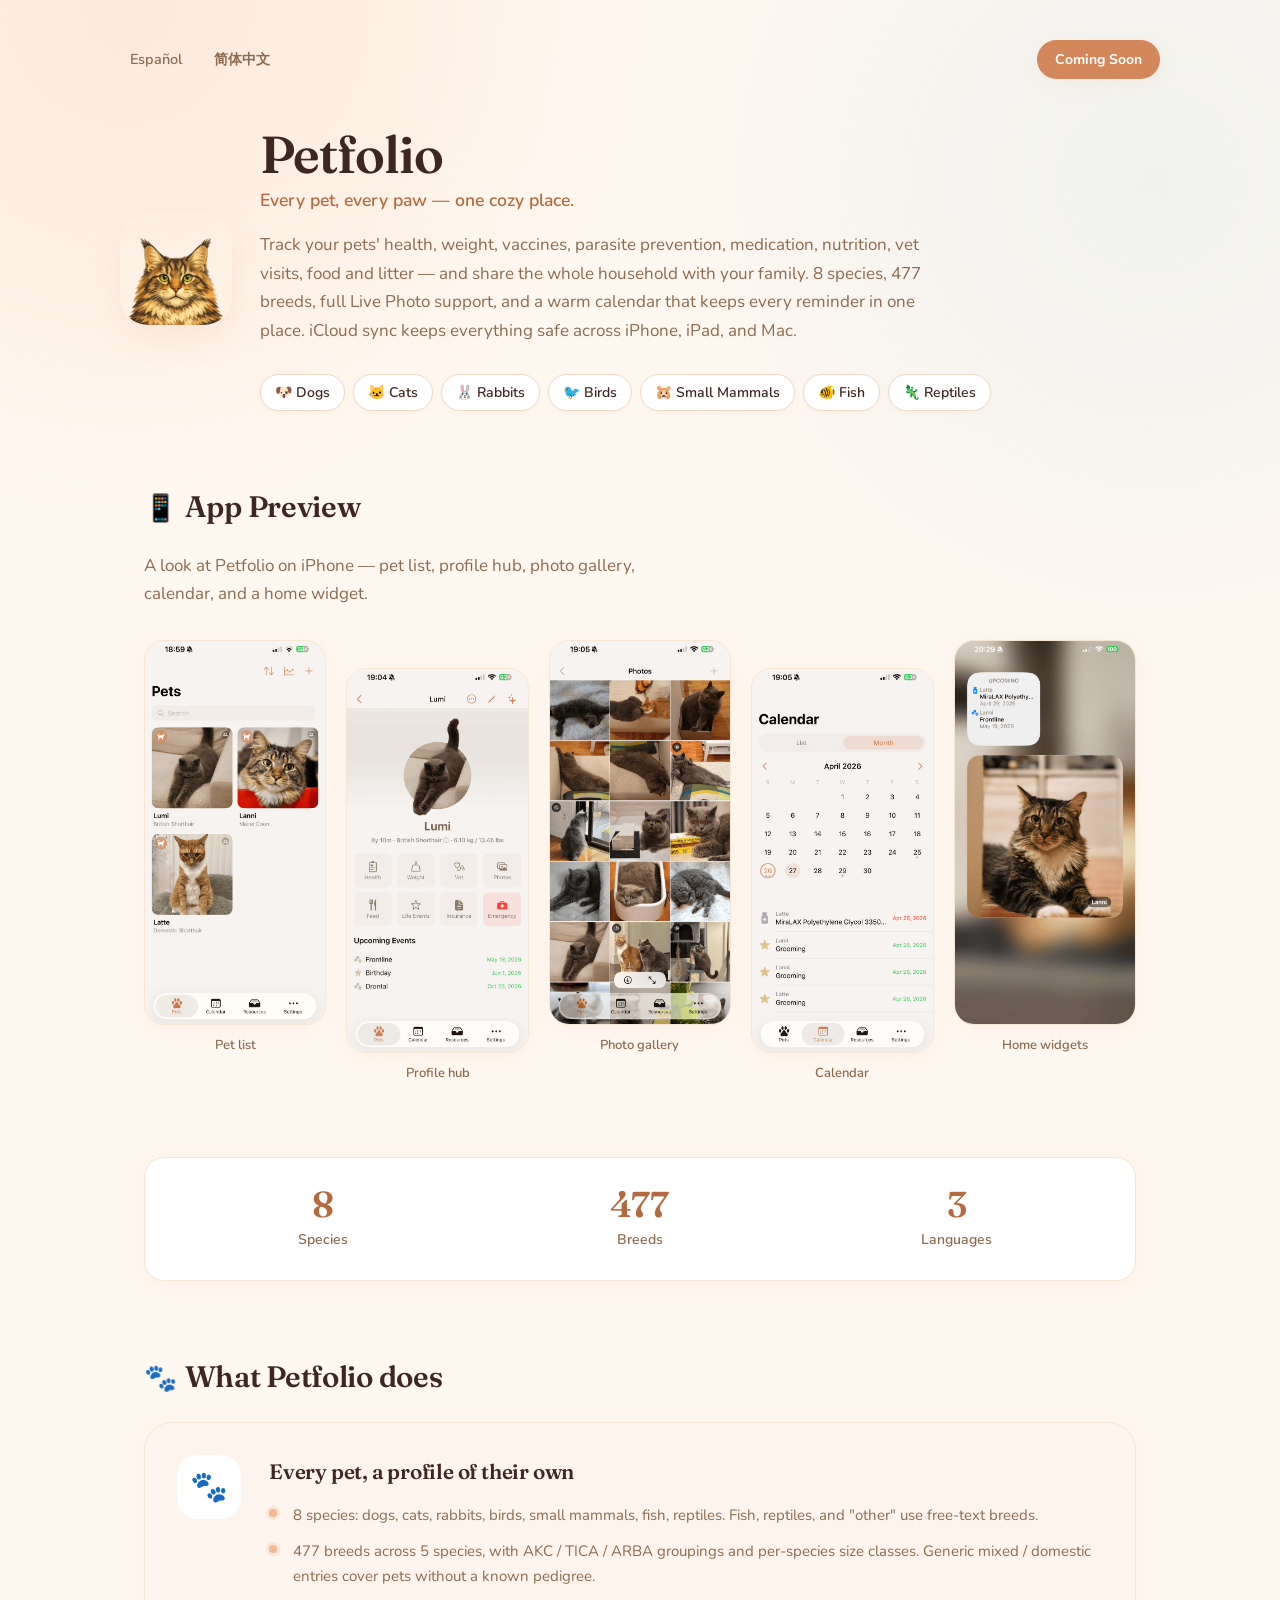
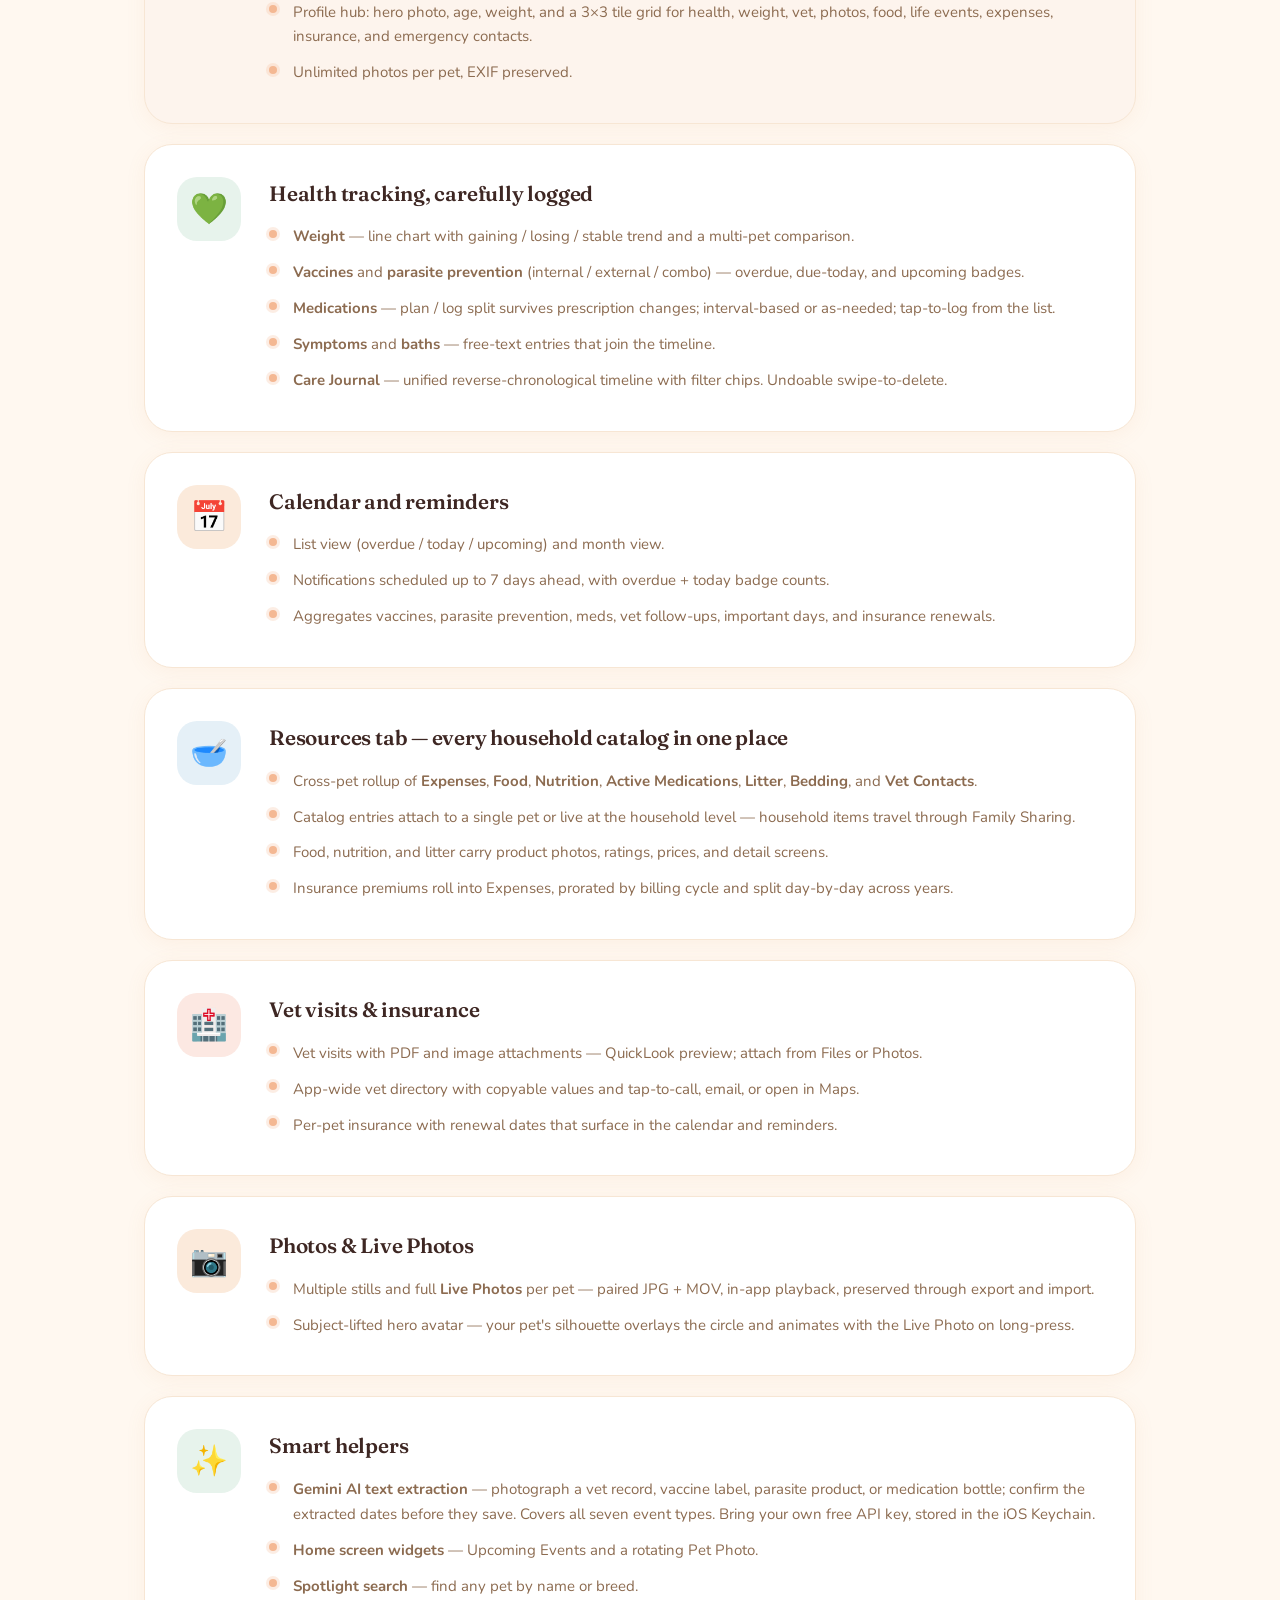
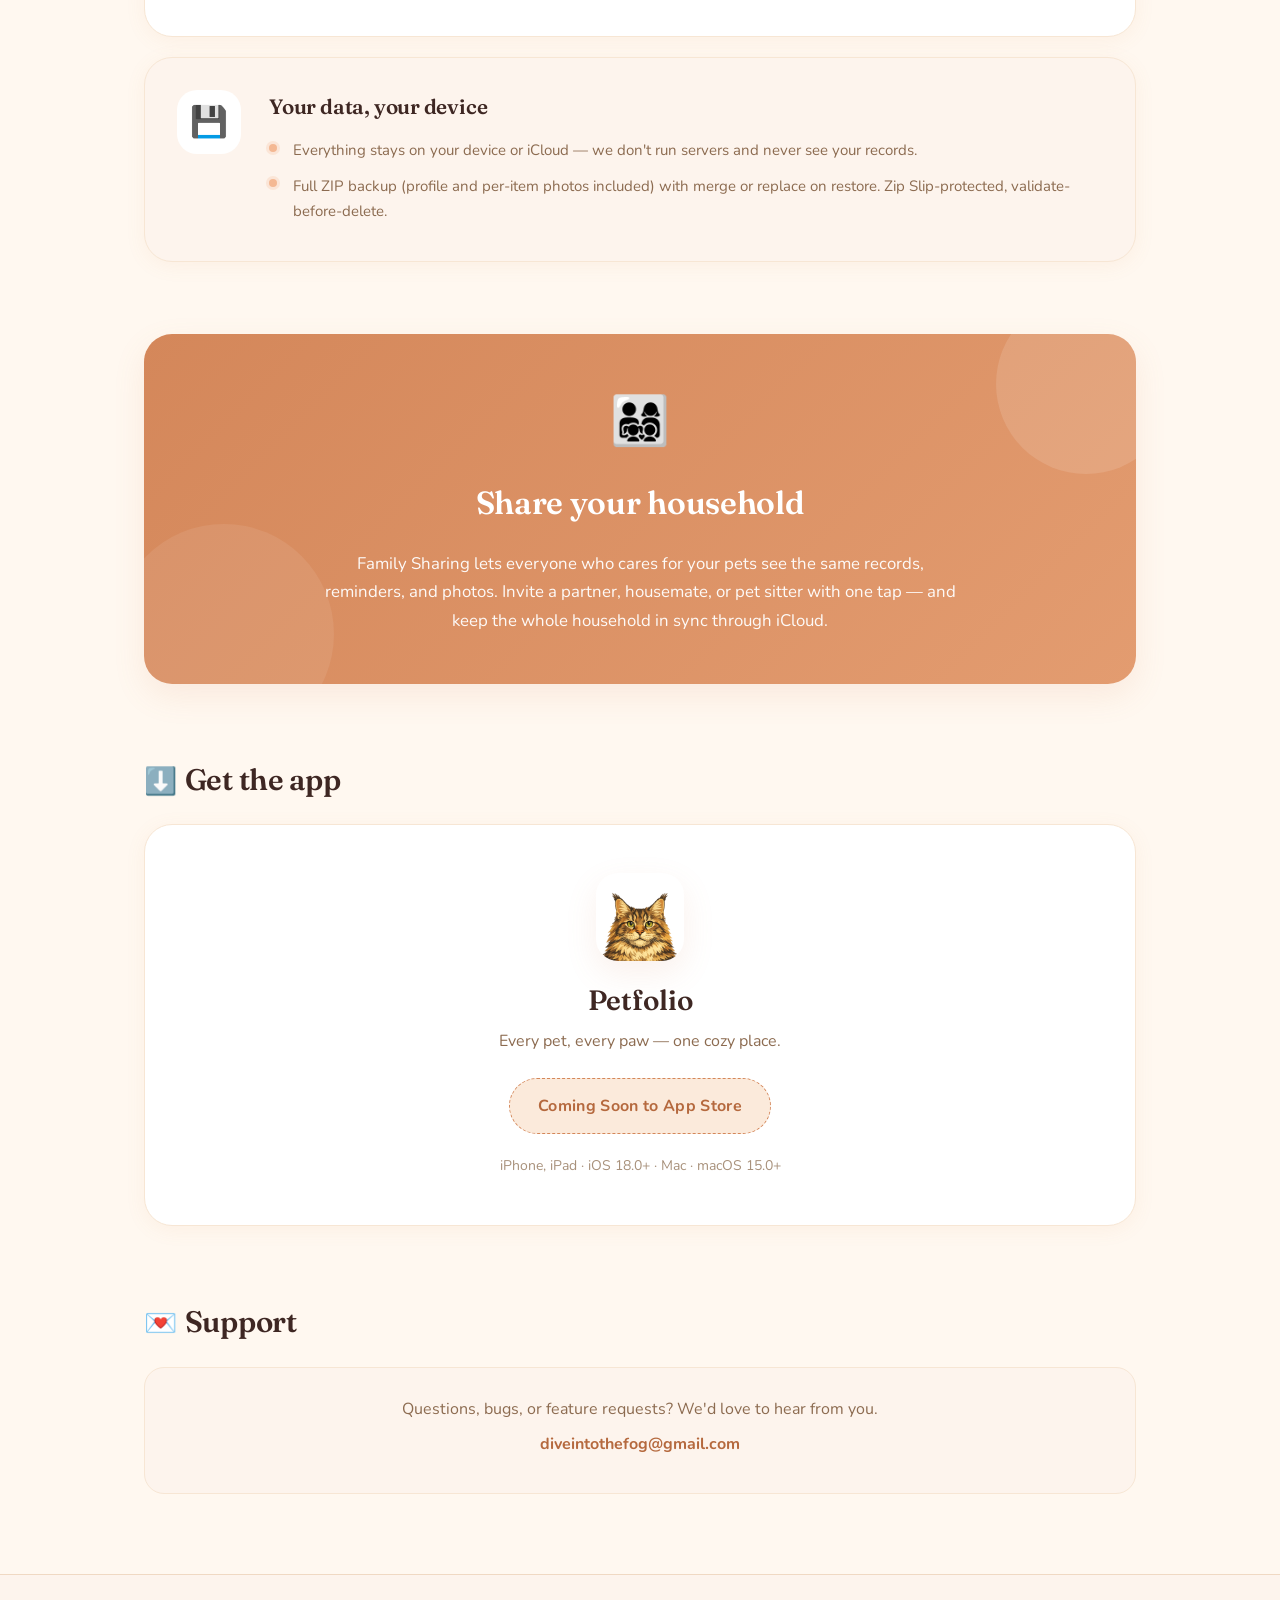
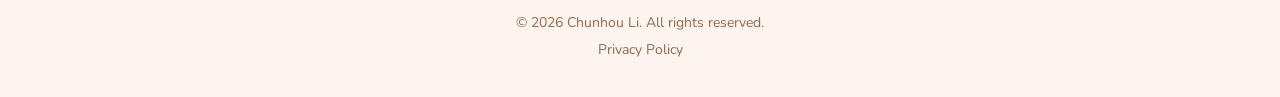
==== index.html @ d6c248c8 "init: Petfolio marketing site — landing page, privacy policy, EN/ES/ZH-Hans" ====
<!DOCTYPE html>
<html lang="en">
<head>
    <meta charset="UTF-8">
    <meta name="viewport" content="width=device-width, initial-scale=1.0">
    <meta name="description" content="Petfolio — pet care for iPhone, iPad, and Mac. Track health, weight, vaccines, parasite prevention, medication, nutrition, vet visits and Live Photos. 8 species, 477 breeds, Family Sharing via iCloud. Available in English, Spanish, and Simplified Chinese.">
    <title>Petfolio — Pet Care for iPhone, iPad & Mac</title>
    <link rel="icon" href="resources/app_icon.png">
    <link rel="preconnect" href="https://fonts.googleapis.com">
    <link rel="preconnect" href="https://fonts.gstatic.com" crossorigin>
    <link href="https://fonts.googleapis.com/css2?family=Fraunces:opsz,wght@9..144,500;9..144,600;9..144,700&family=Nunito:wght@400;600;700;800&display=swap" rel="stylesheet">
    <link rel="stylesheet" href="css/styles.css">
    <link rel="alternate" hreflang="en" href="index.html">
    <link rel="alternate" hreflang="es" href="es/">
    <link rel="alternate" hreflang="zh-Hans" href="zh/">
</head>
<body>
    <header class="hero">
        <div class="hero-top">
            <p class="lang-switcher"><a href="es/">Español</a><a href="zh/">简体中文</a></p>
            <a href="#download" class="hero-badge-pill">Coming Soon</a>
        </div>

        <div class="hero-inner">
            <img src="resources/app_icon.png" alt="Petfolio app icon" class="hero-icon">
            <div class="hero-text">
                <h1 class="app-name">Petfolio</h1>
                <p class="tagline">Every pet, every paw — one cozy place.</p>
                <p class="description">Track your pets' health, weight, vaccines, parasite prevention, medication, nutrition, vet visits, food and litter — and share the whole household with your family. 8 species, 477 breeds, full Live Photo support, and a warm calendar that keeps every reminder in one place. iCloud sync keeps everything safe across iPhone, iPad, and Mac.</p>
                <div class="species-pills">
                    <span class="species-pill"><span class="emoji">🐶</span>Dogs</span>
                    <span class="species-pill"><span class="emoji">🐱</span>Cats</span>
                    <span class="species-pill"><span class="emoji">🐰</span>Rabbits</span>
                    <span class="species-pill"><span class="emoji">🐦</span>Birds</span>
                    <span class="species-pill"><span class="emoji">🐹</span>Small Mammals</span>
                    <span class="species-pill"><span class="emoji">🐠</span>Fish</span>
                    <span class="species-pill"><span class="emoji">🦎</span>Reptiles</span>
                </div>
            </div>
        </div>
    </header>

    <main class="container">
        <section class="screenshots">
            <h2><span class="emoji">📱</span>App Preview</h2>
            <p class="section-lede">A look at Petfolio on iPhone — pet list, profile hub, photo gallery, calendar, and a home widget.</p>
            <div class="screenshot-gallery">
                <figure class="shot-item">
                    <div class="shot"><img src="resources/screenshots/app-1.png" alt="Pet list with cat profiles" loading="lazy"></div>
                    <figcaption class="shot-caption">Pet list</figcaption>
                </figure>
                <figure class="shot-item">
                    <div class="shot"><img src="resources/screenshots/app-2.png" alt="Pet profile hub with health, weight, vet, photos and emergency tiles" loading="lazy"></div>
                    <figcaption class="shot-caption">Profile hub</figcaption>
                </figure>
                <figure class="shot-item">
                    <div class="shot"><img src="resources/screenshots/app-3.png" alt="Pet photo gallery grid" loading="lazy"></div>
                    <figcaption class="shot-caption">Photo gallery</figcaption>
                </figure>
                <figure class="shot-item">
                    <div class="shot"><img src="resources/screenshots/app-4.png" alt="Calendar month view with upcoming events" loading="lazy"></div>
                    <figcaption class="shot-caption">Calendar</figcaption>
                </figure>
                <figure class="shot-item">
                    <div class="shot"><img src="resources/screenshots/app-5.png" alt="Home screen widgets — upcoming events and pet photo" loading="lazy"></div>
                    <figcaption class="shot-caption">Home widgets</figcaption>
                </figure>
            </div>
        </section>

        <section class="stats-section">
            <div class="stats">
                <div class="stat-item">
                    <span class="num">8</span>
                    <span class="label">Species</span>
                </div>
                <div class="stat-item">
                    <span class="num">477</span>
                    <span class="label">Breeds</span>
                </div>
                <div class="stat-item">
                    <span class="num">3</span>
                    <span class="label">Languages</span>
                </div>
            </div>
        </section>

        <section class="features">
            <h2><span class="emoji">🐾</span>What Petfolio does</h2>
            <div class="feature-stack">

                <div class="feature-row feature-row--peach">
                    <div class="feature-row-emoji">🐾</div>
                    <div>
                        <h3>Every pet, a profile of their own</h3>
                        <ul>
                            <li>8 species: dogs, cats, rabbits, birds, small mammals, fish, reptiles. Fish, reptiles, and "other" use free-text breeds.</li>
                            <li>477 breeds across 5 species, with AKC / TICA / ARBA groupings and per-species size classes. Generic mixed / domestic entries cover pets without a known pedigree.</li>
                            <li>Profile hub: hero photo, age, weight, and a 3×3 tile grid for health, weight, vet, photos, food, life events, expenses, insurance, and emergency contacts.</li>
                            <li>Unlimited photos per pet, EXIF preserved.</li>
                        </ul>
                    </div>
                </div>

                <div class="feature-row feature-row--mint">
                    <div class="feature-row-emoji">💚</div>
                    <div>
                        <h3>Health tracking, carefully logged</h3>
                        <ul>
                            <li><strong>Weight</strong> — line chart with gaining / losing / stable trend and a multi-pet comparison.</li>
                            <li><strong>Vaccines</strong> and <strong>parasite prevention</strong> (internal / external / combo) — overdue, due-today, and upcoming badges.</li>
                            <li><strong>Medications</strong> — plan / log split survives prescription changes; interval-based or as-needed; tap-to-log from the list.</li>
                            <li><strong>Symptoms</strong> and <strong>baths</strong> — free-text entries that join the timeline.</li>
                            <li><strong>Care Journal</strong> — unified reverse-chronological timeline with filter chips. Undoable swipe-to-delete.</li>
                        </ul>
                    </div>
                </div>

                <div class="feature-row">
                    <div class="feature-row-emoji">📅</div>
                    <div>
                        <h3>Calendar and reminders</h3>
                        <ul>
                            <li>List view (overdue / today / upcoming) and month view.</li>
                            <li>Notifications scheduled up to 7 days ahead, with overdue + today badge counts.</li>
                            <li>Aggregates vaccines, parasite prevention, meds, vet follow-ups, important days, and insurance renewals.</li>
                        </ul>
                    </div>
                </div>

                <div class="feature-row feature-row--sky">
                    <div class="feature-row-emoji">🥣</div>
                    <div>
                        <h3>Resources tab — every household catalog in one place</h3>
                        <ul>
                            <li>Cross-pet rollup of <strong>Expenses</strong>, <strong>Food</strong>, <strong>Nutrition</strong>, <strong>Active Medications</strong>, <strong>Litter</strong>, <strong>Bedding</strong>, and <strong>Vet Contacts</strong>.</li>
                            <li>Catalog entries attach to a single pet or live at the household level — household items travel through Family Sharing.</li>
                            <li>Food, nutrition, and litter carry product photos, ratings, prices, and detail screens.</li>
                            <li>Insurance premiums roll into Expenses, prorated by billing cycle and split day-by-day across years.</li>
                        </ul>
                    </div>
                </div>

                <div class="feature-row feature-row--pink">
                    <div class="feature-row-emoji">🏥</div>
                    <div>
                        <h3>Vet visits & insurance</h3>
                        <ul>
                            <li>Vet visits with PDF and image attachments — QuickLook preview; attach from Files or Photos.</li>
                            <li>App-wide vet directory with copyable values and tap-to-call, email, or open in Maps.</li>
                            <li>Per-pet insurance with renewal dates that surface in the calendar and reminders.</li>
                        </ul>
                    </div>
                </div>

                <div class="feature-row">
                    <div class="feature-row-emoji">📷</div>
                    <div>
                        <h3>Photos & Live Photos</h3>
                        <ul>
                            <li>Multiple stills and full <strong>Live Photos</strong> per pet — paired JPG + MOV, in-app playback, preserved through export and import.</li>
                            <li>Subject-lifted hero avatar — your pet's silhouette overlays the circle and animates with the Live Photo on long-press.</li>
                        </ul>
                    </div>
                </div>

                <div class="feature-row feature-row--mint">
                    <div class="feature-row-emoji">✨</div>
                    <div>
                        <h3>Smart helpers</h3>
                        <ul>
                            <li><strong>Gemini AI text extraction</strong> — photograph a vet record, vaccine label, parasite product, or medication bottle; confirm the extracted dates before they save. Covers all seven event types. Bring your own free API key, stored in the iOS Keychain.</li>
                            <li><strong>Home screen widgets</strong> — Upcoming Events and a rotating Pet Photo.</li>
                            <li><strong>Spotlight search</strong> — find any pet by name or breed.</li>
                        </ul>
                    </div>
                </div>

                <div class="feature-row feature-row--peach">
                    <div class="feature-row-emoji">💾</div>
                    <div>
                        <h3>Your data, your device</h3>
                        <ul>
                            <li>Everything stays on your device or iCloud — we don't run servers and never see your records.</li>
                            <li>Full ZIP backup (profile and per-item photos included) with merge or replace on restore. Zip Slip-protected, validate-before-delete.</li>
                        </ul>
                    </div>
                </div>

            </div>
        </section>

        <section class="family-sharing">
            <div class="spotlight">
                <div class="spotlight-inner">
                    <div class="spotlight-emoji">👨‍👩‍👧‍👦</div>
                    <h2>Share your household</h2>
                    <p>Family Sharing lets everyone who cares for your pets see the same records, reminders, and photos. Invite a partner, housemate, or pet sitter with one tap — and keep the whole household in sync through iCloud.</p>
                </div>
            </div>
        </section>

        <section id="download" class="download">
            <h2><span class="emoji">⬇️</span>Get the app</h2>
            <div class="download-card">
                <img src="resources/app_icon.png" alt="" class="app-icon">
                <h3>Petfolio</h3>
                <p class="subtitle">Every pet, every paw — one cozy place.</p>
                <span class="coming-soon-badge">Coming Soon to App Store</span>
                <p class="download-requirements">iPhone, iPad · iOS 18.0+ · Mac · macOS 15.0+</p>
            </div>
        </section>

        <section class="support">
            <h2><span class="emoji">💌</span>Support</h2>
            <div class="support-card">
                <p>Questions, bugs, or feature requests? We'd love to hear from you.</p>
                <p><a href="mailto:diveintothefog@gmail.com">diveintothefog@gmail.com</a></p>
            </div>
        </section>
    </main>

    <footer>
        <div class="container">
            <p>&copy; 2026 Chunhou Li. All rights reserved.</p>
            <p><a href="privacy.html">Privacy Policy</a></p>
        </div>
    </footer>
</body>
</html>
---- css/styles.css ----
* {
    margin: 0;
    padding: 0;
    box-sizing: border-box;
}

:root {
    --primary: #D4875A;
    --primary-deep: #B5693E;
    --primary-soft: #F4B893;
    --accent-mint: #A8D5BA;
    --accent-pink: #F4B8A9;
    --accent-sky: #B6D7E8;
    --text: #3E2723;
    --text-muted: #8C6B50;
    --text-light: #A8917B;
    --bg: #FFF8F0;
    --surface: #FFFFFF;
    --surface-warm: #FDF4ED;
    --surface-sunset: #FBEADB;
    --border: #F0D9C3;
    --border-soft: #F7E6D4;
    --radius: 20px;
    --radius-sm: 12px;
    --radius-lg: 28px;
    --shadow-soft: 0 4px 20px rgba(212, 135, 90, 0.08);
    --shadow-warm: 0 12px 32px rgba(212, 135, 90, 0.12);
}

body {
    font-family: 'Nunito', -apple-system, BlinkMacSystemFont, sans-serif;
    line-height: 1.65;
    color: var(--text);
    background: var(--bg);
    background-image:
        radial-gradient(circle at 10% 0%, rgba(244, 184, 147, 0.25) 0%, transparent 35%),
        radial-gradient(circle at 90% 20%, rgba(182, 215, 232, 0.2) 0%, transparent 40%);
    background-attachment: fixed;
    min-height: 100vh;
}

.container {
    max-width: 1040px;
    margin: 0 auto;
    padding: 0 24px;
}

a {
    color: var(--primary-deep);
    text-decoration: none;
    transition: color 0.2s;
}

a:hover {
    color: var(--primary);
}

/* Hero */
.hero {
    padding: 40px 24px 64px;
    position: relative;
}

.hero-top {
    display: flex;
    justify-content: space-between;
    align-items: center;
    gap: 16px;
    margin-bottom: 3rem;
    max-width: 1040px;
    margin-left: auto;
    margin-right: auto;
}

.lang-switcher {
    font-size: 0.9rem;
    font-weight: 600;
    color: var(--text-muted);
    display: flex;
    flex-wrap: wrap;
    gap: 4px 12px;
    align-items: center;
}

.lang-switcher a {
    color: var(--text-muted);
    padding: 4px 10px;
    border-radius: 999px;
    transition: background 0.2s, color 0.2s;
}

.lang-switcher a:hover {
    background: var(--surface-sunset);
    color: var(--primary-deep);
}

.hero-badge-pill {
    background: var(--primary);
    color: #fff;
    padding: 8px 18px;
    border-radius: 999px;
    font-weight: 700;
    font-size: 0.875rem;
    box-shadow: var(--shadow-soft);
    transition: transform 0.2s, box-shadow 0.2s;
}

.hero-badge-pill:hover {
    color: #fff;
    background: var(--primary-deep);
    transform: translateY(-1px);
    box-shadow: var(--shadow-warm);
}

.hero-inner {
    display: grid;
    grid-template-columns: auto 1fr;
    gap: 28px;
    align-items: center;
    max-width: 1040px;
    margin: 0 auto;
}

.hero-icon {
    width: 112px;
    height: 112px;
    border-radius: 28px;
    box-shadow: var(--shadow-warm);
    flex-shrink: 0;
}

.hero-text {
    min-width: 0;
}

.app-name {
    font-family: 'Fraunces', Georgia, serif;
    font-weight: 600;
    font-size: 3.25rem;
    letter-spacing: -0.02em;
    line-height: 1.05;
    color: var(--text);
    margin-bottom: 0.25rem;
}

.tagline {
    font-size: 1.1rem;
    font-weight: 600;
    color: var(--primary-deep);
    margin-bottom: 1rem;
}

.description {
    font-size: 1.0625rem;
    color: var(--text-muted);
    line-height: 1.7;
    max-width: 680px;
}

.species-pills {
    display: flex;
    flex-wrap: wrap;
    gap: 8px;
    margin-top: 1.75rem;
}

.species-pill {
    background: var(--surface);
    border: 1px solid var(--border);
    border-radius: 999px;
    padding: 6px 14px;
    font-size: 0.875rem;
    font-weight: 600;
    color: var(--text);
    box-shadow: 0 2px 6px rgba(212, 135, 90, 0.05);
}

.species-pill .emoji {
    margin-right: 4px;
}

/* Main */
main {
    padding: 16px 24px 64px;
}

section {
    margin-bottom: 72px;
}

section:last-child {
    margin-bottom: 0;
}

h2 {
    font-family: 'Fraunces', Georgia, serif;
    font-weight: 600;
    font-size: 1.85rem;
    color: var(--text);
    margin-bottom: 1.25rem;
    letter-spacing: -0.01em;
}

h2 .emoji {
    margin-right: 8px;
    font-size: 0.9em;
}

.section-lede {
    color: var(--text-muted);
    font-size: 1.0625rem;
    max-width: 520px;
    margin-bottom: 2rem;
}

/* Screenshot gallery — staggered, not uniform grid */
.screenshots {
    margin-top: 8px;
}

.screenshot-gallery {
    display: grid;
    grid-template-columns: repeat(5, 1fr);
    gap: 20px;
}

.shot {
    background: var(--surface-warm);
    border: 1px solid var(--border-soft);
    border-radius: var(--radius);
    aspect-ratio: 9 / 19;
    display: flex;
    flex-direction: column;
    align-items: center;
    justify-content: center;
    text-align: center;
    padding: 16px;
    color: var(--text-light);
    font-size: 0.75rem;
    font-weight: 600;
    box-shadow: var(--shadow-soft);
    overflow: hidden;
    position: relative;
}

.shot img {
    width: 100%;
    height: 100%;
    object-fit: cover;
    display: block;
    position: absolute;
    inset: 0;
}

.shot-label {
    position: relative;
    z-index: 1;
    background: var(--surface-sunset);
    border-radius: 999px;
    padding: 6px 12px;
    color: var(--primary-deep);
}

.shot-caption {
    text-align: center;
    font-size: 0.8125rem;
    color: var(--text-muted);
    margin-top: 10px;
    font-weight: 600;
}

.shot-item {
    display: flex;
    flex-direction: column;
}

/* Stagger on wider screens */
@media (min-width: 900px) {
    .shot-item:nth-child(even) {
        margin-top: 28px;
    }
}

/* Feature sections — non-uniform, cozy */
.feature-stack {
    display: grid;
    gap: 20px;
}

.feature-row {
    background: var(--surface);
    border: 1px solid var(--border-soft);
    border-radius: var(--radius-lg);
    padding: 32px;
    box-shadow: var(--shadow-soft);
    display: grid;
    grid-template-columns: auto 1fr;
    gap: 28px;
    align-items: start;
}

.feature-row-emoji {
    width: 64px;
    height: 64px;
    border-radius: 20px;
    background: var(--surface-sunset);
    display: flex;
    align-items: center;
    justify-content: center;
    font-size: 1.9rem;
    flex-shrink: 0;
}

.feature-row h3 {
    font-family: 'Fraunces', Georgia, serif;
    font-size: 1.3rem;
    font-weight: 600;
    color: var(--text);
    margin-bottom: 0.5rem;
    letter-spacing: -0.01em;
}

.feature-row ul {
    list-style: none;
    padding: 0;
    margin: 0;
}

.feature-row li {
    padding: 0.35rem 0 0.35rem 1.5rem;
    position: relative;
    font-size: 0.9375rem;
    color: var(--text-muted);
    line-height: 1.65;
}

.feature-row li::before {
    content: "";
    position: absolute;
    left: 0;
    top: 0.75em;
    width: 8px;
    height: 8px;
    background: var(--primary-soft);
    border-radius: 50%;
    box-shadow: 0 0 0 3px rgba(244, 184, 147, 0.25);
}

/* Accent rows — alternating warm tones */
.feature-row--peach {
    background: var(--surface-warm);
}

.feature-row--peach .feature-row-emoji {
    background: #fff;
}

.feature-row--mint .feature-row-emoji {
    background: #E7F3EC;
}

.feature-row--sky .feature-row-emoji {
    background: #E5F0F7;
}

.feature-row--pink .feature-row-emoji {
    background: #FCE8E2;
}

/* Family sharing highlight */
.spotlight {
    background: linear-gradient(135deg, var(--primary) 0%, #E39C70 100%);
    color: #fff;
    border-radius: var(--radius-lg);
    padding: 48px 40px;
    text-align: center;
    box-shadow: var(--shadow-warm);
    position: relative;
    overflow: hidden;
}

.spotlight::before {
    content: "";
    position: absolute;
    top: -40px;
    right: -40px;
    width: 180px;
    height: 180px;
    background: rgba(255, 255, 255, 0.12);
    border-radius: 50%;
}

.spotlight::after {
    content: "";
    position: absolute;
    bottom: -60px;
    left: -30px;
    width: 220px;
    height: 220px;
    background: rgba(255, 255, 255, 0.08);
    border-radius: 50%;
}

.spotlight-inner {
    position: relative;
    z-index: 1;
    max-width: 640px;
    margin: 0 auto;
}

.spotlight h2 {
    color: #fff;
    font-size: 2rem;
}

.spotlight p {
    color: rgba(255, 255, 255, 0.95);
    font-size: 1.05rem;
    line-height: 1.7;
}

.spotlight-emoji {
    font-size: 3rem;
    margin-bottom: 1rem;
}

/* Stats strip */
.stats {
    display: grid;
    grid-template-columns: repeat(3, 1fr);
    gap: 16px;
    background: var(--surface);
    border: 1px solid var(--border-soft);
    border-radius: var(--radius);
    padding: 28px;
    box-shadow: var(--shadow-soft);
}

.stat-item {
    text-align: center;
}

.stat-item .num {
    font-family: 'Fraunces', Georgia, serif;
    font-size: 2.25rem;
    font-weight: 600;
    color: var(--primary-deep);
    line-height: 1;
    display: block;
    margin-bottom: 0.25rem;
}

.stat-item .label {
    font-size: 0.875rem;
    color: var(--text-muted);
    font-weight: 600;
}

/* Download */
.download-card {
    background: var(--surface);
    border: 1px solid var(--border-soft);
    border-radius: var(--radius-lg);
    padding: 48px 40px;
    text-align: center;
    box-shadow: var(--shadow-soft);
}

.download-card .app-icon {
    width: 88px;
    height: 88px;
    border-radius: 22px;
    margin: 0 auto 1rem;
    display: block;
    box-shadow: var(--shadow-warm);
}

.download-card h3 {
    font-family: 'Fraunces', Georgia, serif;
    font-size: 1.75rem;
    font-weight: 600;
    color: var(--text);
    margin-bottom: 0.25rem;
}

.download-card .subtitle {
    font-size: 1rem;
    color: var(--text-muted);
    margin-bottom: 1.5rem;
}

.coming-soon-badge {
    display: inline-block;
    background: var(--surface-sunset);
    border: 1px dashed var(--primary);
    color: var(--primary-deep);
    padding: 14px 28px;
    border-radius: 999px;
    font-weight: 700;
    font-size: 1rem;
    letter-spacing: 0.02em;
}

.download-requirements {
    font-size: 0.875rem;
    color: var(--text-light);
    margin-top: 1.25rem;
}

/* Support */
.support-card {
    background: var(--surface-warm);
    border: 1px solid var(--border-soft);
    border-radius: var(--radius);
    padding: 28px;
    text-align: center;
}

.support-card p {
    color: var(--text-muted);
    margin-bottom: 0.5rem;
}

.support-card a {
    color: var(--primary-deep);
    font-weight: 700;
}

/* Footer */
footer {
    margin-top: 80px;
    padding: 32px 24px;
    border-top: 1px solid var(--border);
    background: var(--surface-warm);
    text-align: center;
    color: var(--text-muted);
    font-size: 0.875rem;
}

footer p {
    margin: 0.25rem 0;
}

footer a {
    color: var(--text-muted);
}

footer a:hover {
    color: var(--primary-deep);
}

/* Privacy page */
.privacy-content {
    max-width: 820px;
    margin: 0 auto;
    background: var(--surface);
    border-radius: var(--radius-lg);
    padding: 48px;
    box-shadow: var(--shadow-soft);
    border: 1px solid var(--border-soft);
}

.privacy-content h1 {
    font-family: 'Fraunces', Georgia, serif;
    color: var(--text);
    font-size: 2.25rem;
    margin-bottom: 0.5rem;
    text-align: center;
    font-weight: 600;
}

.privacy-content .last-updated {
    text-align: center;
    color: var(--text-light);
    font-size: 0.9rem;
    margin-bottom: 2.5rem;
}

.privacy-content h2 {
    font-family: 'Fraunces', Georgia, serif;
    color: var(--primary-deep);
    font-size: 1.5rem;
    margin-top: 2.25rem;
    margin-bottom: 0.75rem;
    font-weight: 600;
}

.privacy-content h3 {
    color: var(--text);
    font-size: 1.15rem;
    margin-top: 1.5rem;
    margin-bottom: 0.5rem;
    font-weight: 700;
}

.privacy-content p {
    color: var(--text-muted);
    margin-bottom: 1rem;
    font-size: 0.9625rem;
    line-height: 1.75;
}

.privacy-content ul, .privacy-content ol {
    margin-left: 1.5rem;
    margin-bottom: 1.25rem;
    color: var(--text-muted);
    font-size: 0.9625rem;
    line-height: 1.75;
}

.privacy-content li {
    margin-bottom: 0.5rem;
}

.privacy-content strong {
    color: var(--text);
}

.privacy-content .contact-info {
    background: var(--surface-sunset);
    padding: 20px 24px;
    border-radius: var(--radius);
    border-left: 4px solid var(--primary);
    margin: 1.5rem 0;
}

.privacy-content .contact-info p {
    margin-bottom: 0.5rem;
}

.back-link {
    display: inline-block;
    margin-top: 2rem;
    color: var(--primary-deep);
    font-weight: 700;
}

.back-link:hover {
    color: var(--primary);
}

.lang-switcher-inline {
    text-align: center;
    margin-top: 1.5rem;
    font-size: 0.9rem;
}

/* Responsive */
@media (max-width: 760px) {
    .hero {
        padding: 24px 24px 48px;
    }

    .hero-top {
        margin-bottom: 2rem;
    }

    .hero-inner {
        grid-template-columns: 1fr;
        gap: 20px;
        text-align: center;
    }

    .hero-icon {
        margin: 0 auto;
        width: 96px;
        height: 96px;
    }

    .description, .species-pills {
        max-width: none;
    }

    .species-pills {
        justify-content: center;
    }

    .app-name {
        font-size: 2.5rem;
    }

    section {
        margin-bottom: 56px;
    }

    h2 {
        font-size: 1.55rem;
    }

    .feature-row {
        grid-template-columns: 1fr;
        padding: 24px;
        gap: 16px;
    }

    .feature-row-emoji {
        width: 56px;
        height: 56px;
    }

    .screenshot-gallery {
        grid-template-columns: repeat(3, 1fr);
        gap: 14px;
    }

    .stats {
        grid-template-columns: 1fr;
        gap: 12px;
        padding: 20px;
    }

    .stat-item {
        padding: 10px 0;
        border-bottom: 1px solid var(--border-soft);
    }

    .stat-item:last-child {
        border-bottom: none;
    }

    .spotlight {
        padding: 36px 24px;
    }

    .spotlight h2 {
        font-size: 1.55rem;
    }

    .download-card {
        padding: 32px 20px;
    }

    .privacy-content {
        padding: 28px 20px;
    }

    .privacy-content h1 {
        font-size: 1.85rem;
    }
}

@media (max-width: 460px) {
    .screenshot-gallery {
        grid-template-columns: repeat(2, 1fr);
    }

    .app-name {
        font-size: 2.1rem;
    }
}
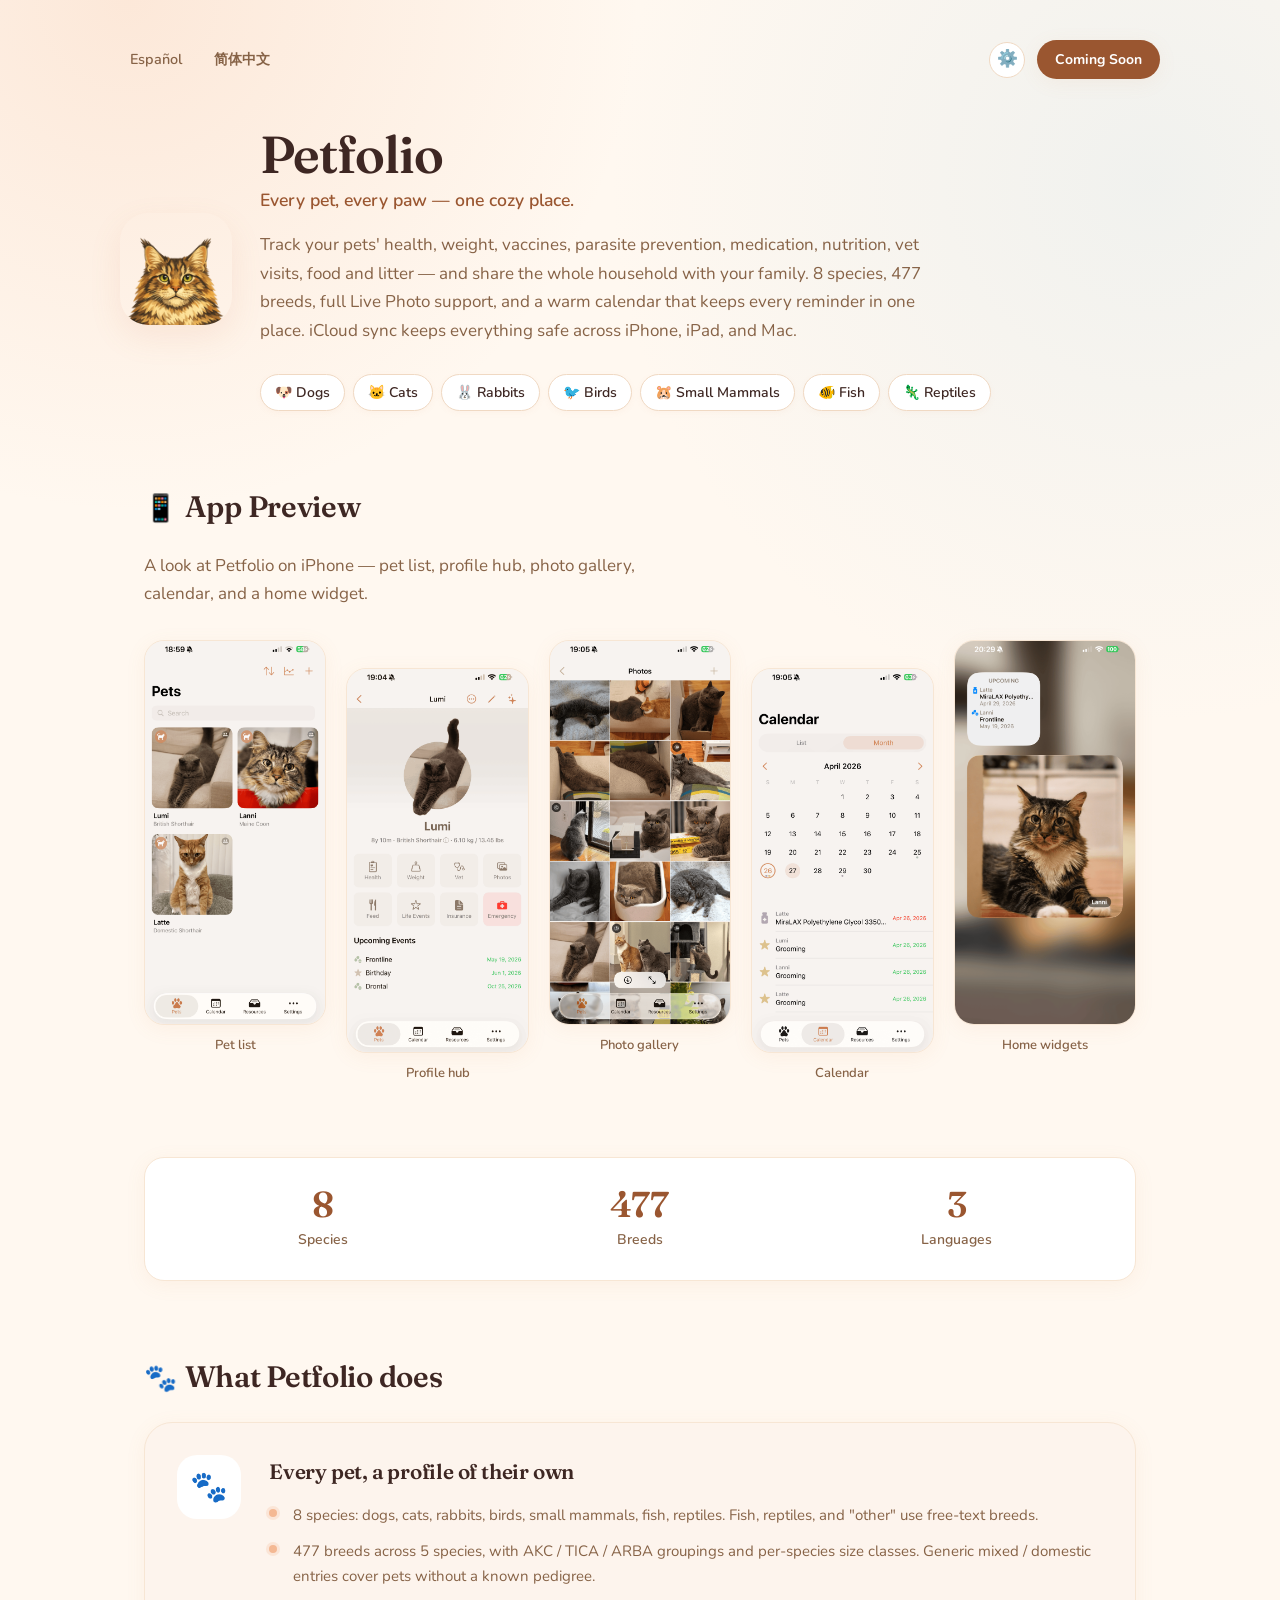
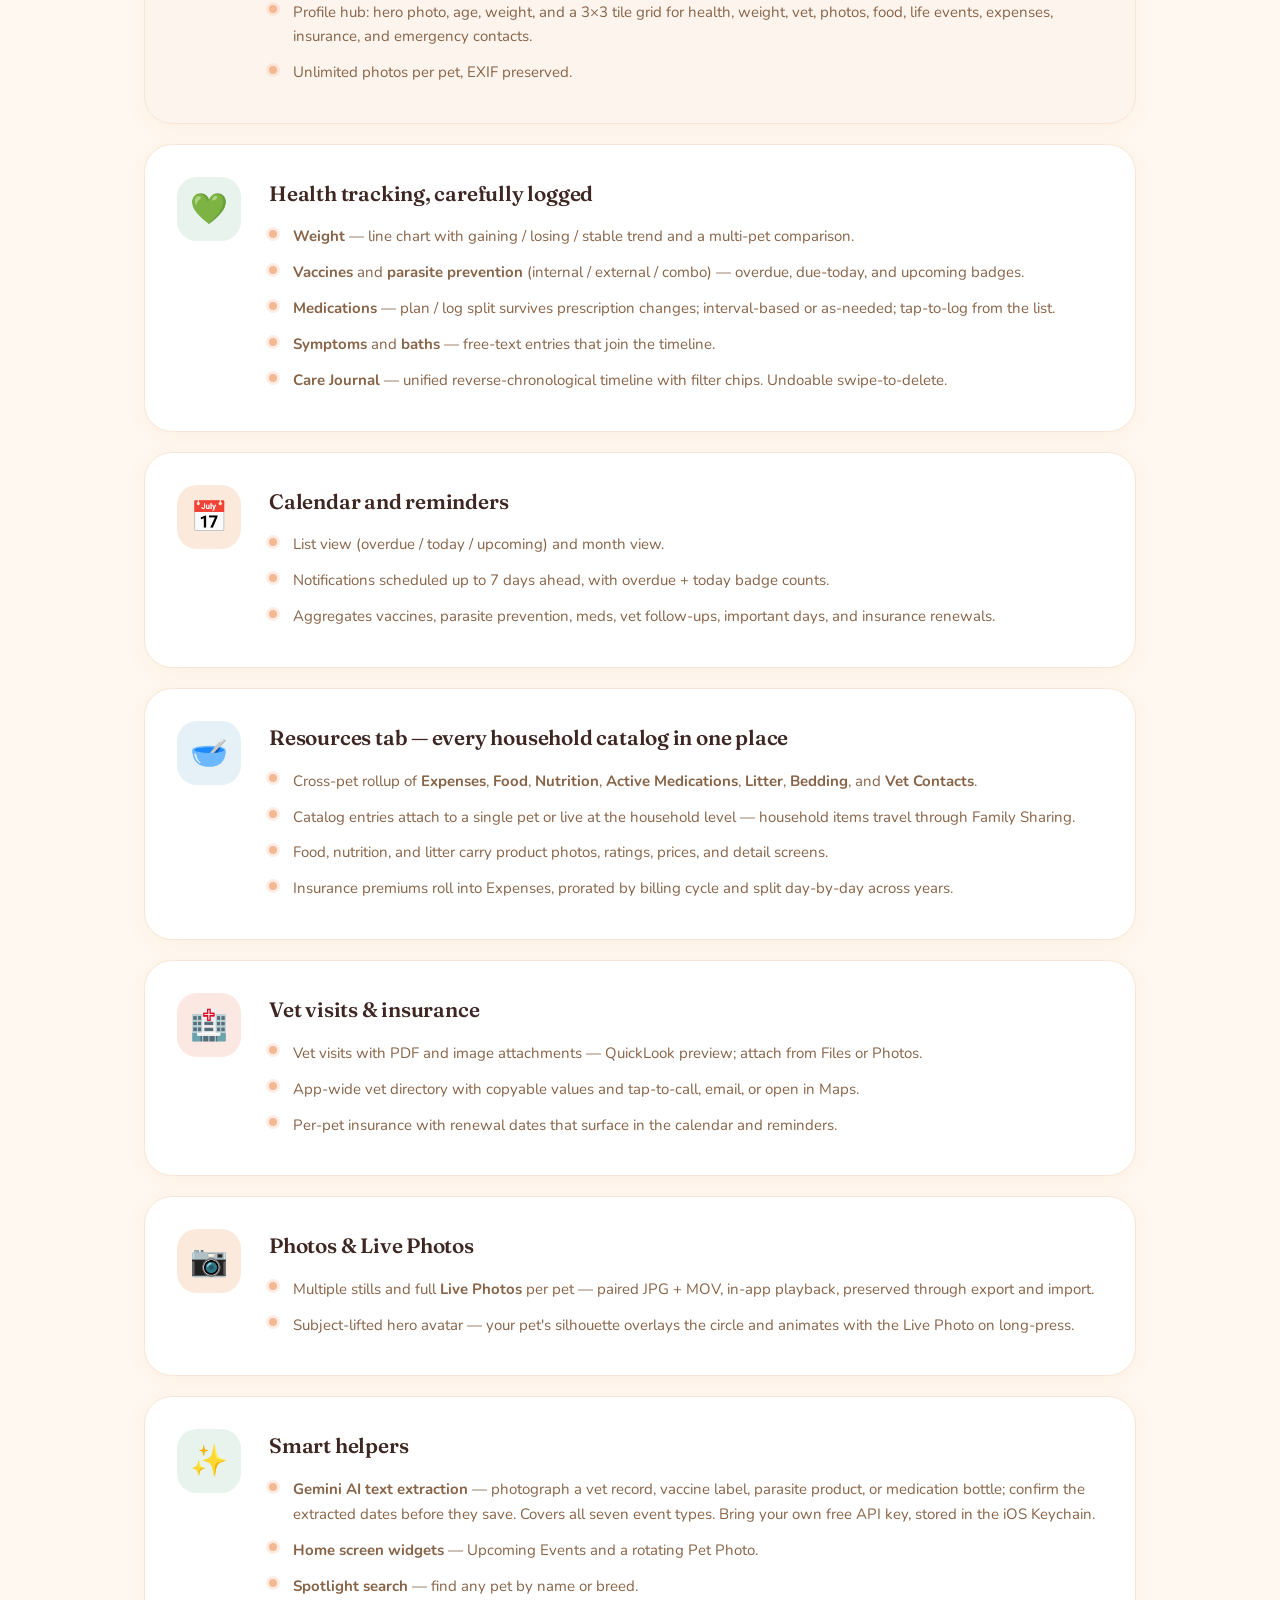
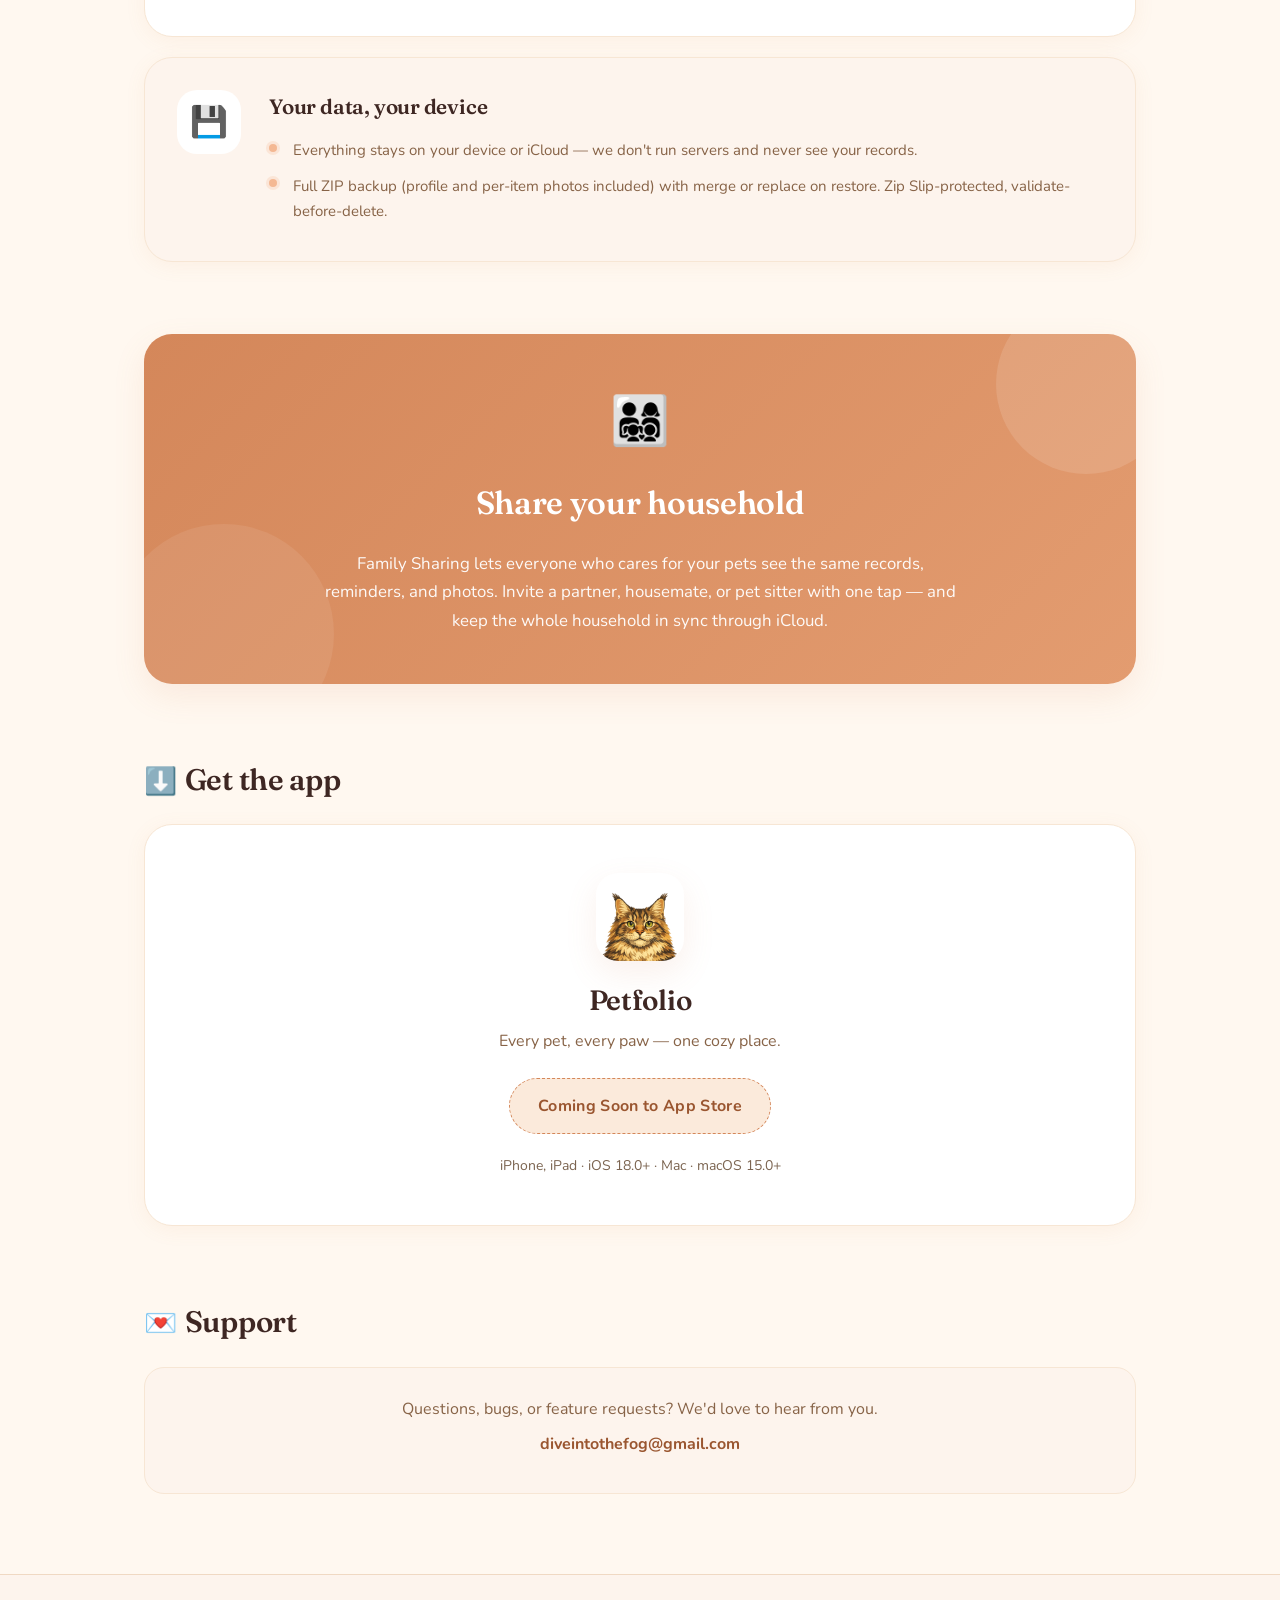
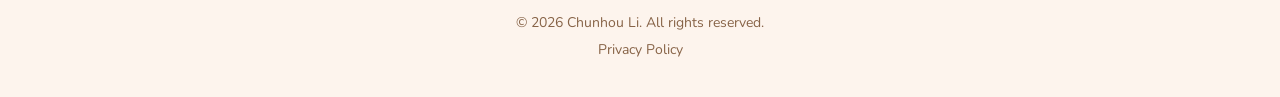
==== commit 272f4fcc: "fix: address web audit findings — OG/canonical/JSON-LD, WCAG AA contrast, image dims, sitemap/robots" ====
--- a/index.html
+++ b/index.html
@@ -3,26 +3,60 @@
 <head>
     <meta charset="UTF-8">
     <meta name="viewport" content="width=device-width, initial-scale=1.0">
-    <meta name="description" content="Petfolio — pet care for iPhone, iPad, and Mac. Track health, weight, vaccines, parasite prevention, medication, nutrition, vet visits and Live Photos. 8 species, 477 breeds, Family Sharing via iCloud. Available in English, Spanish, and Simplified Chinese.">
+    <meta name="description" content="Petfolio — pet care for iPhone, iPad, and Mac. Track health, weight, vaccines, meds, vet visits, food. 477 breeds, Family Sharing via iCloud.">
     <title>Petfolio — Pet Care for iPhone, iPad & Mac</title>
+    <meta name="theme-color" content="#D4875A">
     <link rel="icon" href="resources/app_icon.png">
+    <link rel="apple-touch-icon" href="resources/app_icon.png">
+    <link rel="canonical" href="https://petfolio.luminoid.dev/">
+    <meta property="og:type" content="website">
+    <meta property="og:url" content="https://petfolio.luminoid.dev/">
+    <meta property="og:title" content="Petfolio — Pet Care for iPhone, iPad & Mac">
+    <meta property="og:description" content="Pet care for iPhone, iPad, and Mac. 477 breeds, Family Sharing via iCloud.">
+    <meta property="og:image" content="https://petfolio.luminoid.dev/resources/app_icon.png">
+    <meta property="og:locale" content="en_US">
+    <meta property="og:locale:alternate" content="es_ES">
+    <meta property="og:locale:alternate" content="zh_CN">
+    <meta name="twitter:card" content="summary">
+    <meta name="twitter:title" content="Petfolio — Pet Care for iPhone, iPad & Mac">
+    <meta name="twitter:description" content="Pet care for iPhone, iPad, and Mac. 477 breeds, Family Sharing via iCloud.">
+    <meta name="twitter:image" content="https://petfolio.luminoid.dev/resources/app_icon.png">
     <link rel="preconnect" href="https://fonts.googleapis.com">
     <link rel="preconnect" href="https://fonts.gstatic.com" crossorigin>
-    <link href="https://fonts.googleapis.com/css2?family=Fraunces:opsz,wght@9..144,500;9..144,600;9..144,700&family=Nunito:wght@400;600;700;800&display=swap" rel="stylesheet">
+    <link href="https://fonts.googleapis.com/css2?family=Fraunces:opsz,wght@9..144,600&family=Nunito:wght@400;600;700&display=swap" rel="stylesheet">
     <link rel="stylesheet" href="css/styles.css">
-    <link rel="alternate" hreflang="en" href="index.html">
-    <link rel="alternate" hreflang="es" href="es/">
-    <link rel="alternate" hreflang="zh-Hans" href="zh/">
+    <script src="js/theme.js"></script>
+    <link rel="alternate" hreflang="en" href="https://petfolio.luminoid.dev/">
+    <link rel="alternate" hreflang="es" href="https://petfolio.luminoid.dev/es/">
+    <link rel="alternate" hreflang="zh-Hans" href="https://petfolio.luminoid.dev/zh/">
+    <link rel="alternate" hreflang="x-default" href="https://petfolio.luminoid.dev/">
+    <script type="application/ld+json">
+    {
+      "@context": "https://schema.org",
+      "@type": "SoftwareApplication",
+      "name": "Petfolio",
+      "applicationCategory": "LifestyleApplication",
+      "operatingSystem": "iOS 18.0+, iPadOS 18.0+, macOS 15.0+",
+      "description": "Pet care for iPhone, iPad, and Mac — health, weight, vaccines, vet visits, food and litter. 477 breeds, Family Sharing via iCloud.",
+      "image": "https://petfolio.luminoid.dev/resources/app_icon.png",
+      "url": "https://petfolio.luminoid.dev/",
+      "offers": { "@type": "Offer", "price": "0", "priceCurrency": "USD" },
+      "author": { "@type": "Person", "name": "Chunhou Li" }
+    }
+    </script>
 </head>
 <body>
     <header class="hero">
         <div class="hero-top">
-            <p class="lang-switcher"><a href="es/">Español</a><a href="zh/">简体中文</a></p>
-            <a href="#download" class="hero-badge-pill">Coming Soon</a>
+            <p class="lang-switcher"><a href="es/" hreflang="es" lang="es">Español</a><a href="zh/" hreflang="zh-Hans" lang="zh-Hans">简体中文</a></p>
+            <div class="hero-actions">
+                <button type="button" class="theme-toggle" data-theme-toggle aria-label="Theme settings">⚙️</button>
+                <a href="#download" class="hero-badge-pill">Coming Soon</a>
+            </div>
         </div>
 
         <div class="hero-inner">
-            <img src="resources/app_icon.png" alt="Petfolio app icon" class="hero-icon">
+            <img src="resources/app_icon.png" alt="Petfolio app icon" width="1024" height="1024" class="hero-icon">
             <div class="hero-text">
                 <h1 class="app-name">Petfolio</h1>
                 <p class="tagline">Every pet, every paw — one cozy place.</p>
@@ -46,23 +80,23 @@
             <p class="section-lede">A look at Petfolio on iPhone — pet list, profile hub, photo gallery, calendar, and a home widget.</p>
             <div class="screenshot-gallery">
                 <figure class="shot-item">
-                    <div class="shot"><img src="resources/screenshots/app-1.png" alt="Pet list with cat profiles" loading="lazy"></div>
+                    <div class="shot"><img src="resources/screenshots/app-1.png" alt="Pet list with cat profiles" width="1290" height="2796" loading="lazy"></div>
                     <figcaption class="shot-caption">Pet list</figcaption>
                 </figure>
                 <figure class="shot-item">
-                    <div class="shot"><img src="resources/screenshots/app-2.png" alt="Pet profile hub with health, weight, vet, photos and emergency tiles" loading="lazy"></div>
+                    <div class="shot"><img src="resources/screenshots/app-2.png" alt="Pet profile hub with health, weight, vet, photos and emergency tiles" width="1290" height="2796" loading="lazy"></div>
                     <figcaption class="shot-caption">Profile hub</figcaption>
                 </figure>
                 <figure class="shot-item">
-                    <div class="shot"><img src="resources/screenshots/app-3.png" alt="Pet photo gallery grid" loading="lazy"></div>
+                    <div class="shot"><img src="resources/screenshots/app-3.png" alt="Pet photo gallery grid" width="1290" height="2796" loading="lazy"></div>
                     <figcaption class="shot-caption">Photo gallery</figcaption>
                 </figure>
                 <figure class="shot-item">
-                    <div class="shot"><img src="resources/screenshots/app-4.png" alt="Calendar month view with upcoming events" loading="lazy"></div>
+                    <div class="shot"><img src="resources/screenshots/app-4.png" alt="Calendar month view with upcoming events" width="1290" height="2796" loading="lazy"></div>
                     <figcaption class="shot-caption">Calendar</figcaption>
                 </figure>
                 <figure class="shot-item">
-                    <div class="shot"><img src="resources/screenshots/app-5.png" alt="Home screen widgets — upcoming events and pet photo" loading="lazy"></div>
+                    <div class="shot"><img src="resources/screenshots/app-5.png" alt="Home screen widgets — upcoming events and pet photo" width="1290" height="2796" loading="lazy"></div>
                     <figcaption class="shot-caption">Home widgets</figcaption>
                 </figure>
             </div>
@@ -203,7 +237,7 @@
         <section id="download" class="download">
             <h2><span class="emoji">⬇️</span>Get the app</h2>
             <div class="download-card">
-                <img src="resources/app_icon.png" alt="" class="app-icon">
+                <img src="resources/app_icon.png" alt="" width="1024" height="1024" class="app-icon">
                 <h3>Petfolio</h3>
                 <p class="subtitle">Every pet, every paw — one cozy place.</p>
                 <span class="coming-soon-badge">Coming Soon to App Store</span>
@@ -215,7 +249,7 @@
             <h2><span class="emoji">💌</span>Support</h2>
             <div class="support-card">
                 <p>Questions, bugs, or feature requests? We'd love to hear from you.</p>
-                <p><a href="mailto:diveintothefog@gmail.com">diveintothefog@gmail.com</a></p>
+                <p><a href="mailto:&#100;&#105;&#118;&#101;&#105;&#110;&#116;&#111;&#116;&#104;&#101;&#102;&#111;&#103;&#64;&#103;&#109;&#97;&#105;&#108;&#46;&#99;&#111;&#109;">&#100;&#105;&#118;&#101;&#105;&#110;&#116;&#111;&#116;&#104;&#101;&#102;&#111;&#103;&#64;&#103;&#109;&#97;&#105;&#108;&#46;&#99;&#111;&#109;</a></p>
             </div>
         </section>
     </main>
--- a/css/styles.css
+++ b/css/styles.css
@@ -6,14 +6,14 @@
 
 :root {
     --primary: #D4875A;
-    --primary-deep: #B5693E;
+    --primary-deep: #9A5630;
     --primary-soft: #F4B893;
     --accent-mint: #A8D5BA;
     --accent-pink: #F4B8A9;
     --accent-sky: #B6D7E8;
     --text: #3E2723;
-    --text-muted: #8C6B50;
-    --text-light: #A8917B;
+    --text-muted: #876347;
+    --text-light: #7B6450;
     --bg: #FFF8F0;
     --surface: #FFFFFF;
     --surface-warm: #FDF4ED;
@@ -95,7 +95,7 @@
 }
 
 .hero-badge-pill {
-    background: var(--primary);
+    background: var(--primary-deep);
     color: #fff;
     padding: 8px 18px;
     border-radius: 999px;
@@ -107,7 +107,7 @@
 
 .hero-badge-pill:hover {
     color: #fff;
-    background: var(--primary-deep);
+    background: var(--text);
     transform: translateY(-1px);
     box-shadow: var(--shadow-warm);
 }
@@ -250,15 +250,6 @@
     display: block;
     position: absolute;
     inset: 0;
-}
-
-.shot-label {
-    position: relative;
-    z-index: 1;
-    background: var(--surface-sunset);
-    border-radius: 999px;
-    padding: 6px 12px;
-    color: var(--primary-deep);
 }
 
 .shot-caption {
@@ -475,12 +466,14 @@
     box-shadow: var(--shadow-warm);
 }
 
-.download-card h3 {
+.download-card h3,
+.download-card h1 {
     font-family: 'Fraunces', Georgia, serif;
     font-size: 1.75rem;
     font-weight: 600;
     color: var(--text);
     margin-bottom: 0.25rem;
+    letter-spacing: -0.01em;
 }
 
 .download-card .subtitle {
@@ -549,7 +542,40 @@
     color: var(--primary-deep);
 }
 
-/* Privacy page */
+/* Privacy page — centered hero variant */
+.hero-inner--centered {
+    grid-template-columns: 1fr;
+    text-align: center;
+}
+
+.hero-inner--centered .hero-text {
+    max-width: 720px;
+    margin: 0 auto;
+}
+
+/* 404 / standalone centered content */
+.error-content {
+    min-height: 60vh;
+    display: flex;
+    align-items: center;
+    justify-content: center;
+    padding: 80px 24px;
+}
+
+.error-card {
+    max-width: 520px;
+    width: 100%;
+}
+
+.error-card .actions {
+    margin-top: 1.5rem;
+}
+
+.error-card .actions a {
+    display: inline-block;
+    text-decoration: none;
+}
+
 .privacy-content {
     max-width: 820px;
     margin: 0 auto;
@@ -748,3 +774,119 @@
         font-size: 2.1rem;
     }
 }
+
+/* Dark mode — applied via .theme-dark class on <html> by js/theme.js.
+   Default: system preference. User can override via the in-page toggle. */
+:root.theme-dark {
+    --text: #F0E5D8;
+    --text-muted: #C8A988;
+    --text-light: #A88B6D;
+    --bg: #1A130E;
+    --surface: #241B14;
+    --surface-warm: #2A1F17;
+    --surface-sunset: #3A2A1F;
+    --border: #3A2A1F;
+    --border-soft: #2F2218;
+    --shadow-soft: 0 4px 20px rgba(0, 0, 0, 0.45);
+    --shadow-warm: 0 12px 32px rgba(0, 0, 0, 0.55);
+}
+
+.theme-dark body {
+    background-image:
+        radial-gradient(circle at 10% 0%, rgba(212, 135, 90, 0.10) 0%, transparent 35%),
+        radial-gradient(circle at 90% 20%, rgba(168, 213, 186, 0.05) 0%, transparent 40%);
+}
+
+/* On dark surfaces, --primary-deep is too dark for text — switch to a brighter warm tone. */
+.theme-dark a,
+.theme-dark .stat-item .num,
+.theme-dark .support-card a,
+.theme-dark .back-link,
+.theme-dark .privacy-content h2,
+.theme-dark .coming-soon-badge {
+    color: #E89D6A;
+}
+
+.theme-dark a:hover,
+.theme-dark .lang-switcher a:hover,
+.theme-dark .back-link:hover {
+    color: #F4B893;
+}
+
+/* Hero pill: keep white text by anchoring to dark backgrounds in both modes. */
+.theme-dark .hero-badge-pill:hover {
+    background: #6B3D1F;
+}
+
+/* Feature row accent emoji backgrounds — dark variants of the light tints. */
+.theme-dark .feature-row--peach .feature-row-emoji { background: #2D1F15; }
+.theme-dark .feature-row--mint .feature-row-emoji  { background: #1F2A22; }
+.theme-dark .feature-row--sky .feature-row-emoji   { background: #1A2730; }
+.theme-dark .feature-row--pink .feature-row-emoji  { background: #2A1A18; }
+
+.theme-dark .privacy-content .contact-info {
+    border-left-color: #E89D6A;
+}
+
+.theme-dark .coming-soon-badge {
+    border-color: #E89D6A;
+}
+
+/* Theme toggle button — hidden until js/theme.js marks it ready, so no-JS users
+   never see a non-functional control. */
+.theme-toggle {
+    display: none;
+    width: 36px;
+    height: 36px;
+    padding: 0;
+    border: 1px solid var(--border);
+    background: var(--surface);
+    color: var(--text);
+    border-radius: 999px;
+    font-size: 1.05rem;
+    line-height: 1;
+    cursor: pointer;
+    transition: background 0.2s, border-color 0.2s, transform 0.15s;
+    align-items: center;
+    justify-content: center;
+}
+
+.theme-toggle.theme-toggle--ready {
+    display: inline-flex;
+}
+
+.theme-toggle:hover {
+    background: var(--surface-sunset);
+    border-color: var(--primary);
+    transform: translateY(-1px);
+}
+
+.hero-actions {
+    display: flex;
+    align-items: center;
+    gap: 12px;
+}
+
+/* Accessibility */
+:focus-visible {
+    outline: 2px solid var(--primary-deep);
+    outline-offset: 3px;
+    border-radius: 4px;
+}
+
+a:focus-visible,
+.hero-badge-pill:focus-visible,
+.species-pill:focus-visible {
+    outline-offset: 4px;
+}
+
+@media (prefers-reduced-motion: reduce) {
+    *,
+    *::before,
+    *::after {
+        animation-duration: 0.01ms !important;
+        animation-iteration-count: 1 !important;
+        transition-duration: 0.01ms !important;
+        scroll-behavior: auto !important;
+    }
+}
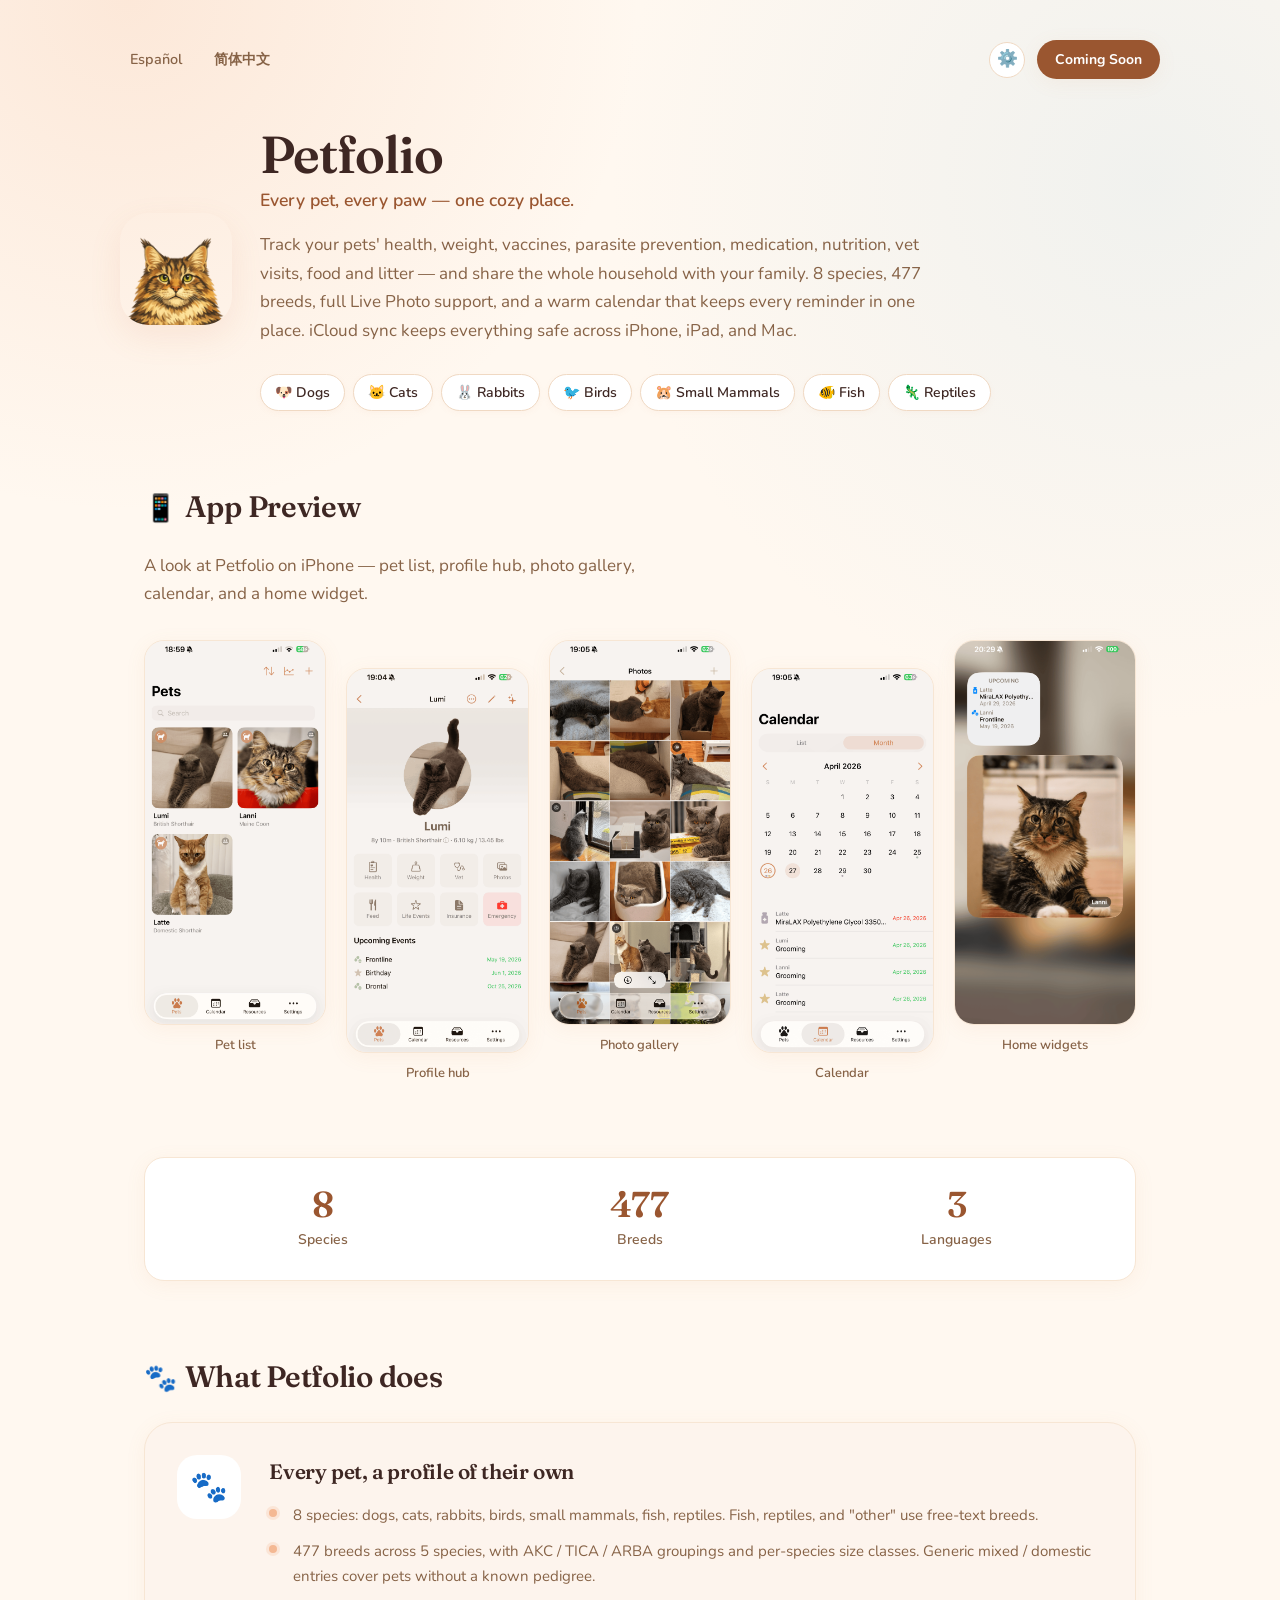
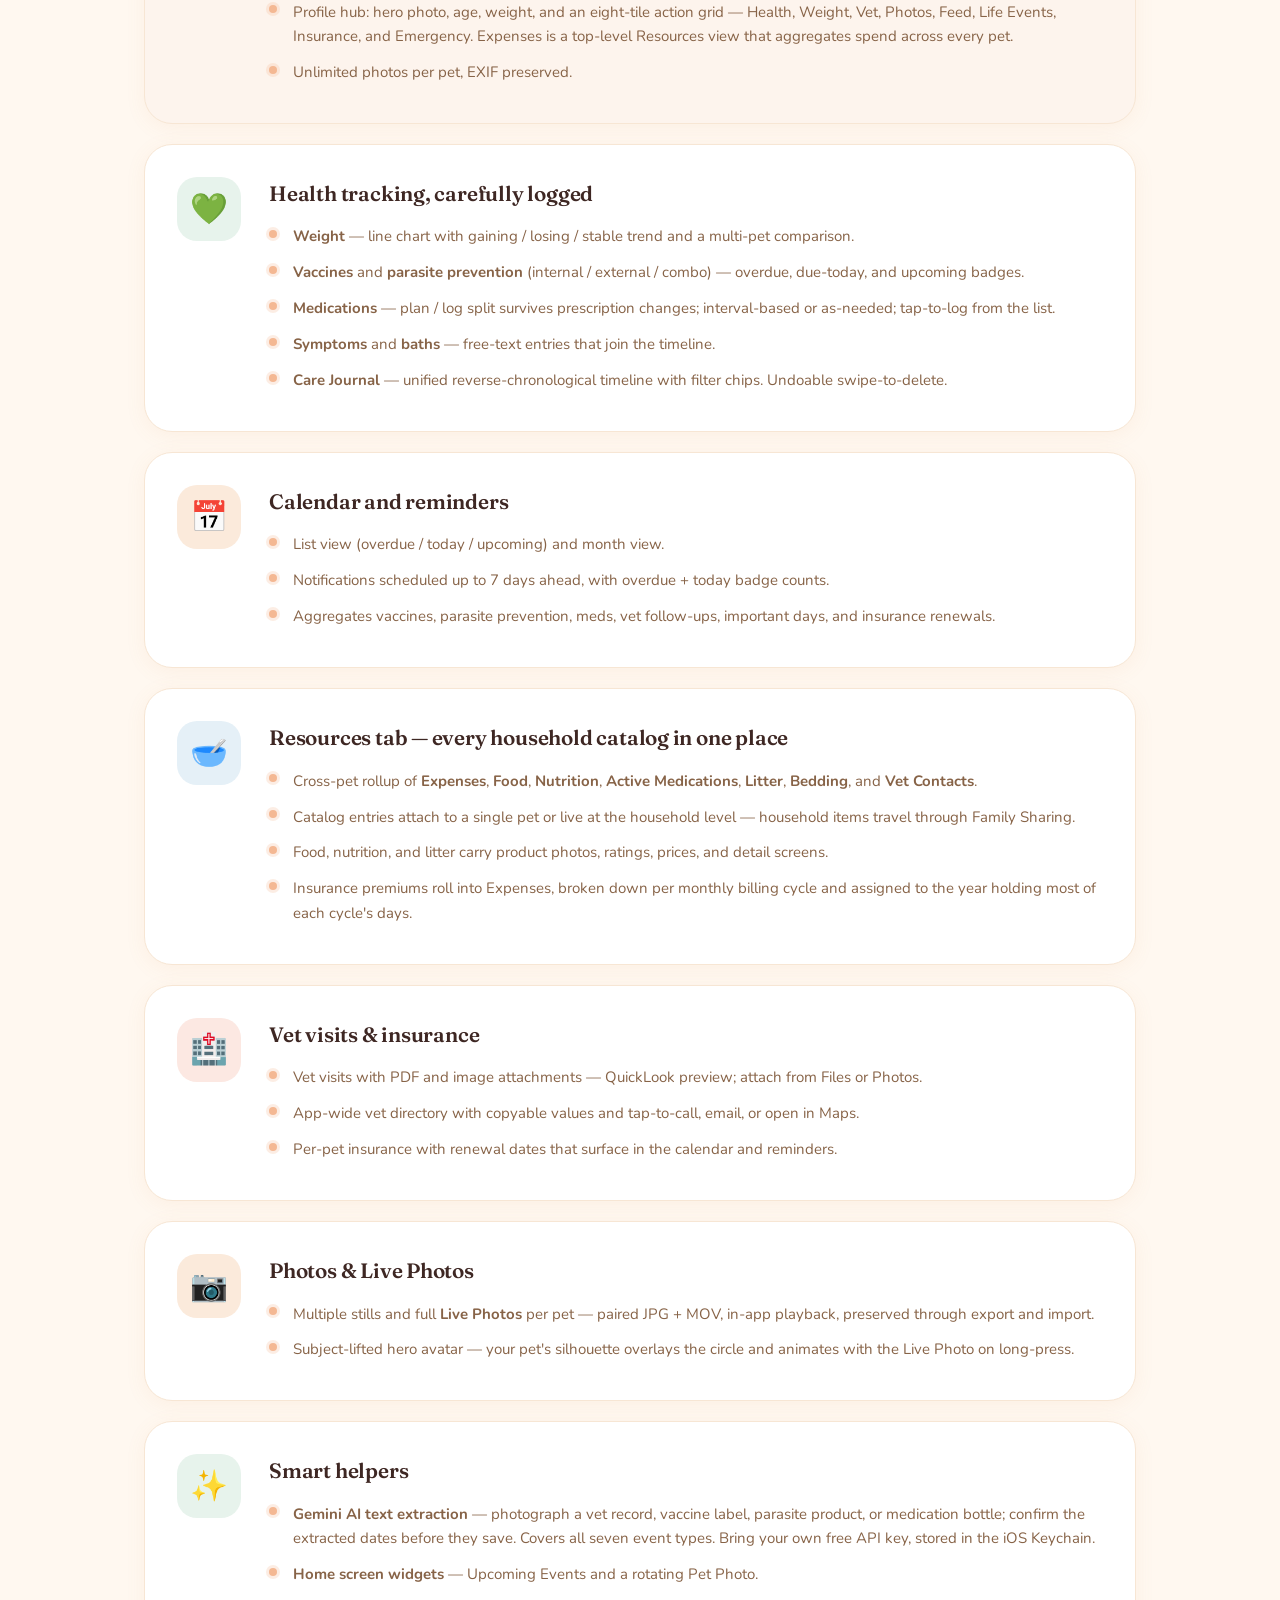
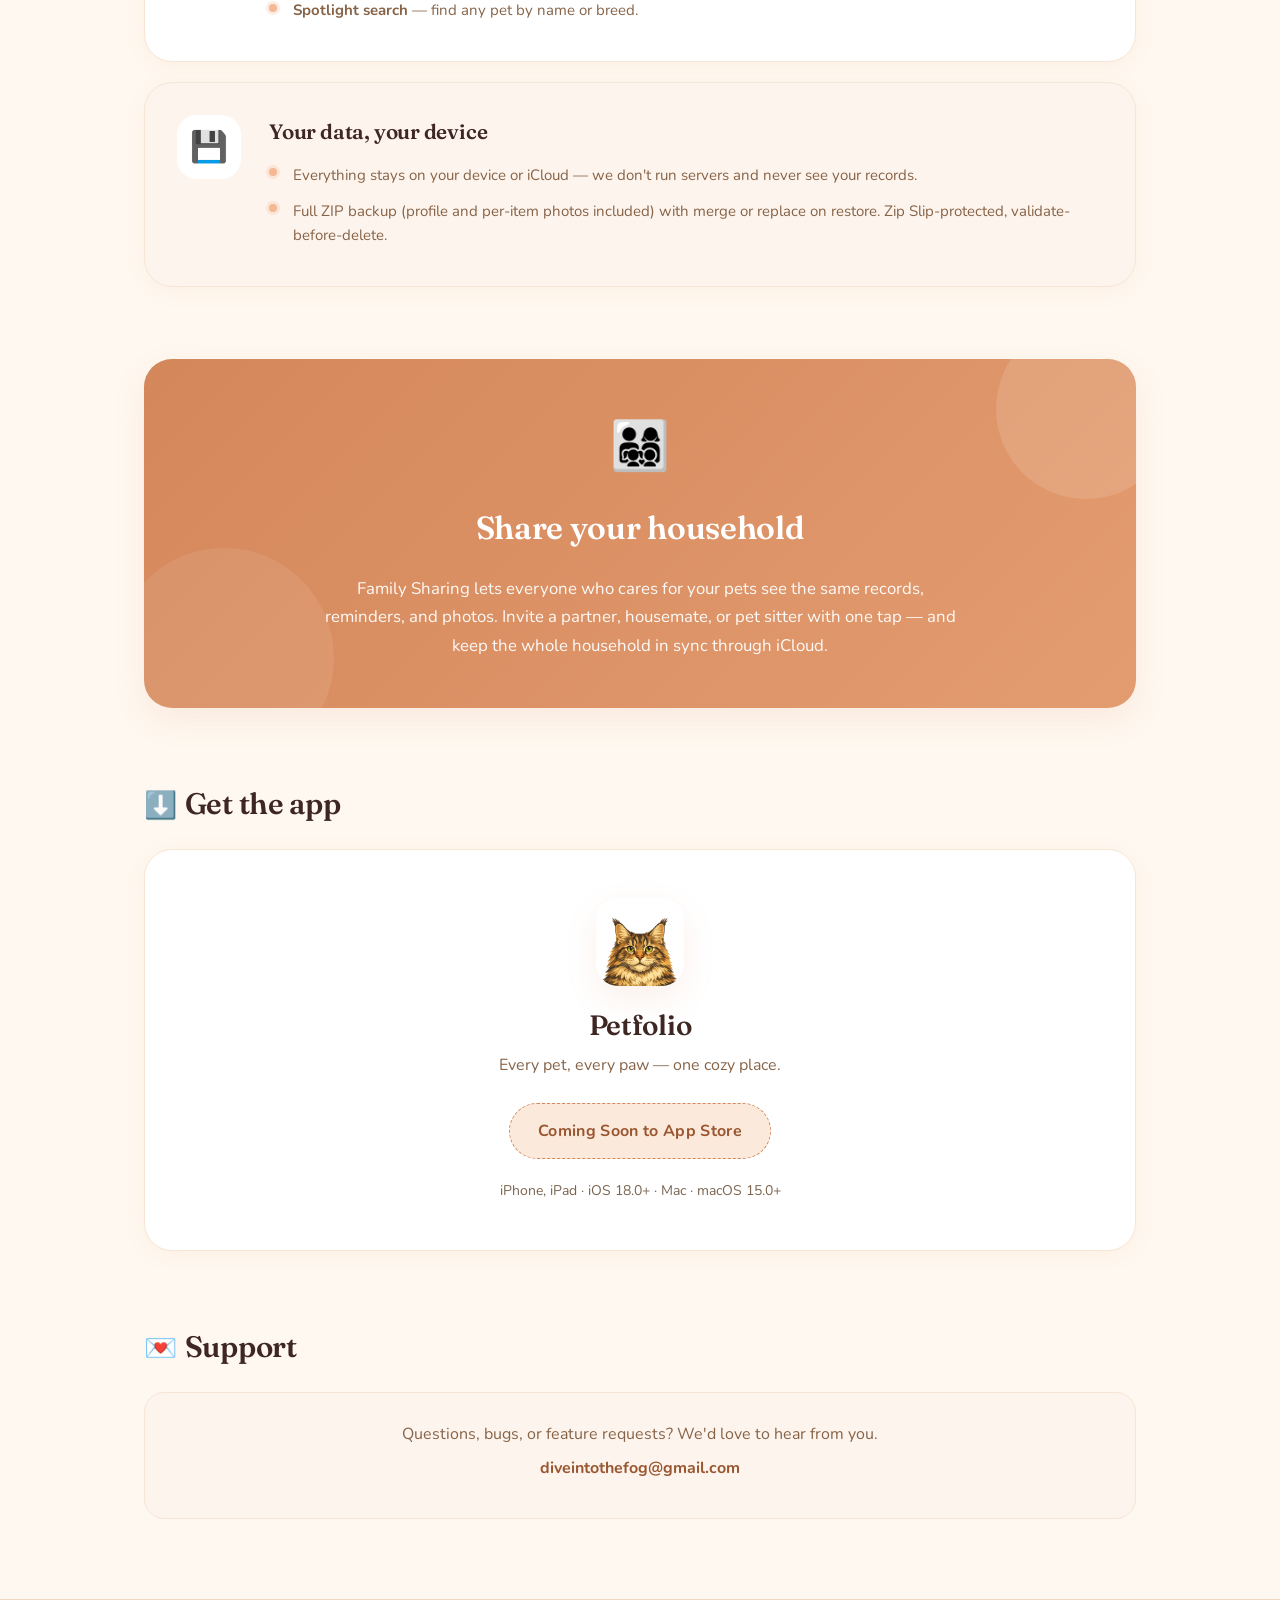
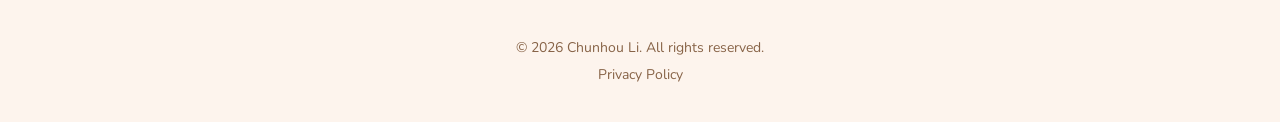
==== commit 3bb29893: "docs: align copy with Petfolio v1.0.0 — 8-tile profile hub (no Expenses), per-cycle insurance prorat" ====
--- a/index.html
+++ b/index.html
@@ -130,7 +130,7 @@
                         <ul>
                             <li>8 species: dogs, cats, rabbits, birds, small mammals, fish, reptiles. Fish, reptiles, and "other" use free-text breeds.</li>
                             <li>477 breeds across 5 species, with AKC / TICA / ARBA groupings and per-species size classes. Generic mixed / domestic entries cover pets without a known pedigree.</li>
-                            <li>Profile hub: hero photo, age, weight, and a 3×3 tile grid for health, weight, vet, photos, food, life events, expenses, insurance, and emergency contacts.</li>
+                            <li>Profile hub: hero photo, age, weight, and an eight-tile action grid — Health, Weight, Vet, Photos, Feed, Life Events, Insurance, and Emergency. Expenses is a top-level Resources view that aggregates spend across every pet.</li>
                             <li>Unlimited photos per pet, EXIF preserved.</li>
                         </ul>
                     </div>
@@ -170,7 +170,7 @@
                             <li>Cross-pet rollup of <strong>Expenses</strong>, <strong>Food</strong>, <strong>Nutrition</strong>, <strong>Active Medications</strong>, <strong>Litter</strong>, <strong>Bedding</strong>, and <strong>Vet Contacts</strong>.</li>
                             <li>Catalog entries attach to a single pet or live at the household level — household items travel through Family Sharing.</li>
                             <li>Food, nutrition, and litter carry product photos, ratings, prices, and detail screens.</li>
-                            <li>Insurance premiums roll into Expenses, prorated by billing cycle and split day-by-day across years.</li>
+                            <li>Insurance premiums roll into Expenses, broken down per monthly billing cycle and assigned to the year holding most of each cycle's days.</li>
                         </ul>
                     </div>
                 </div>
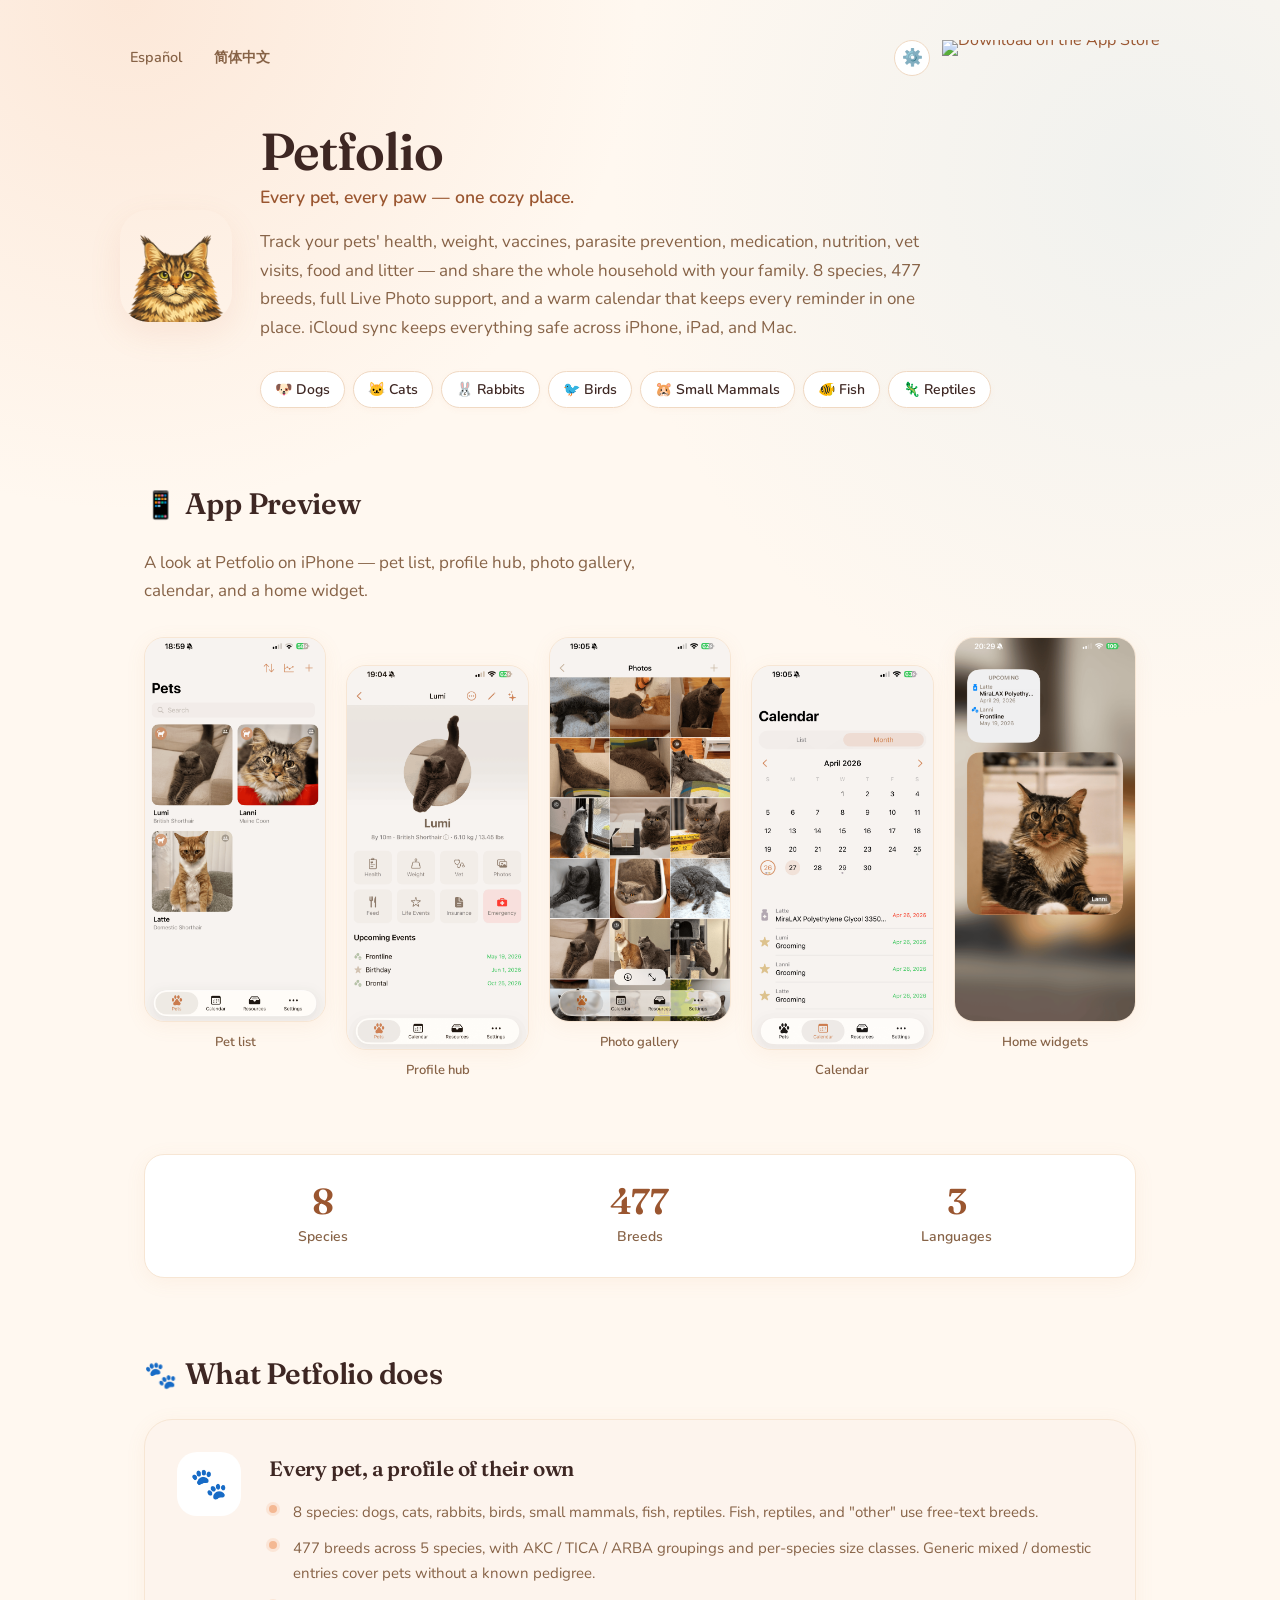
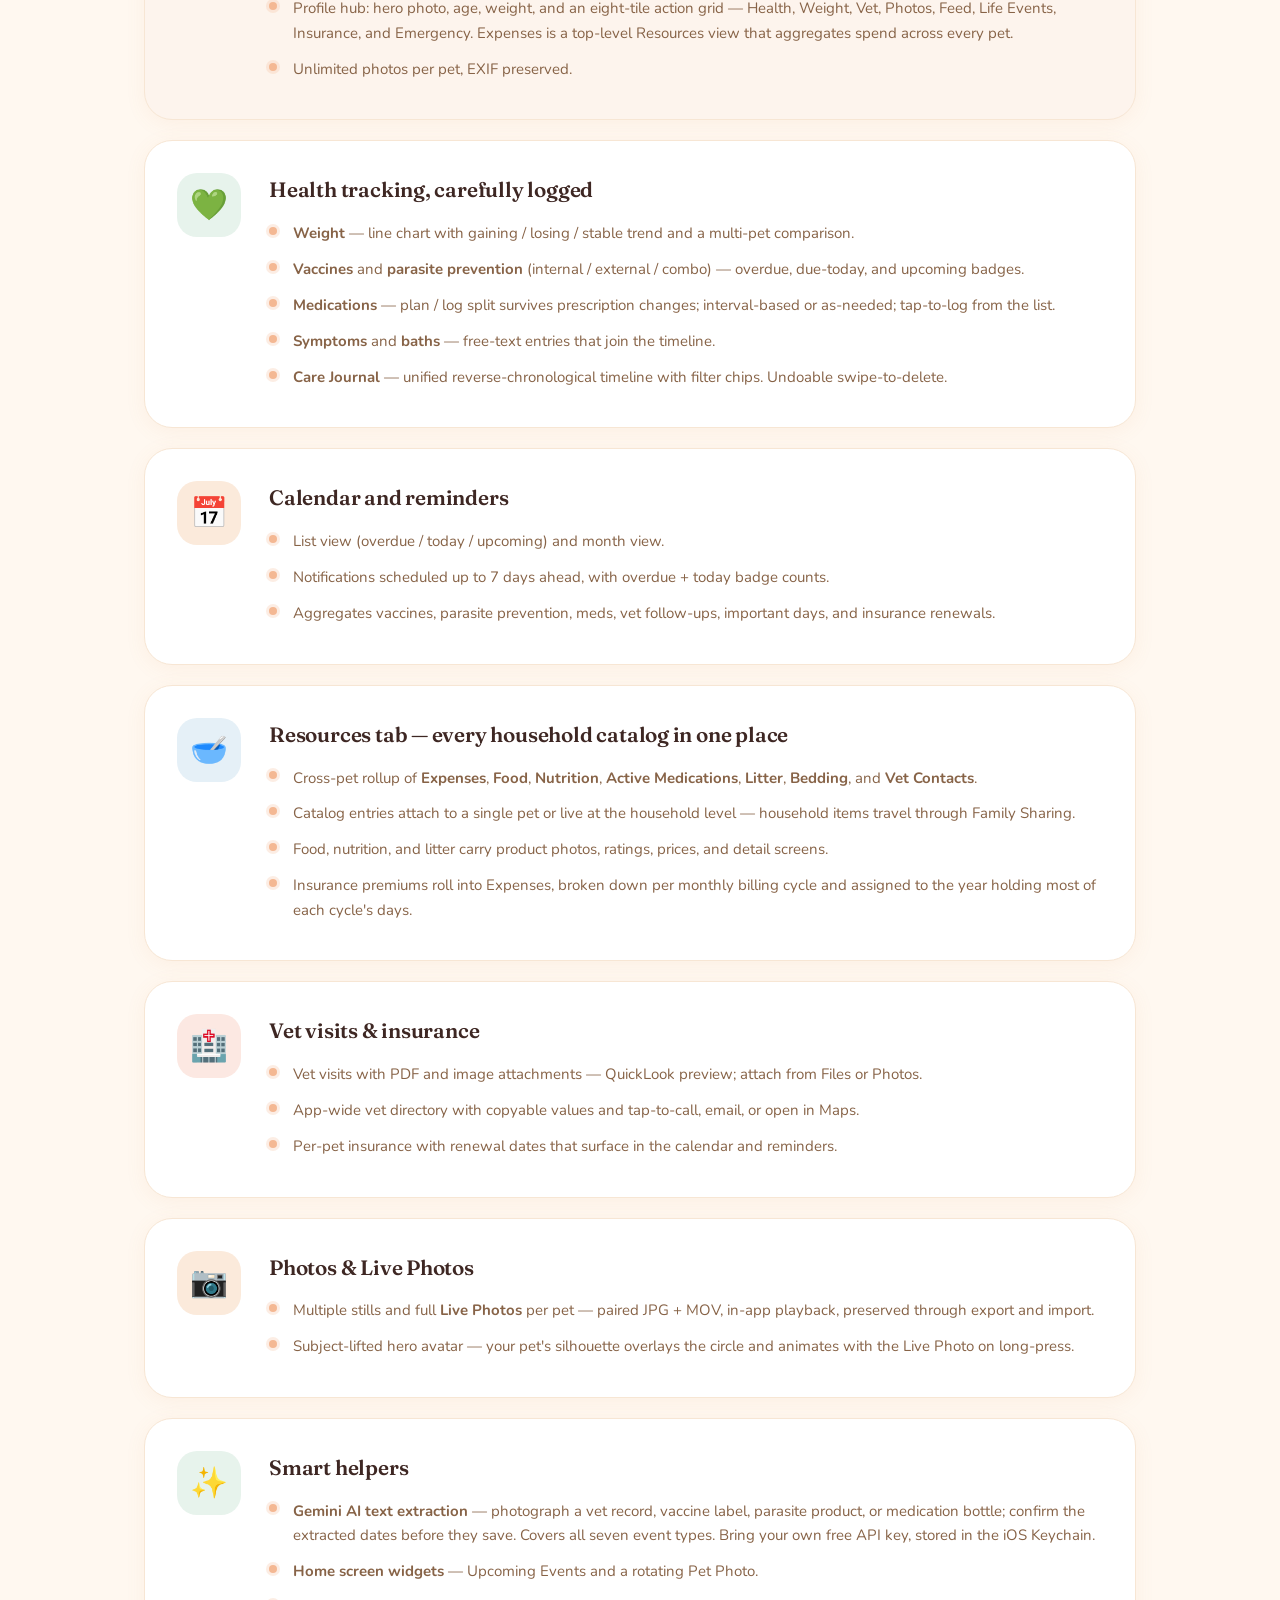
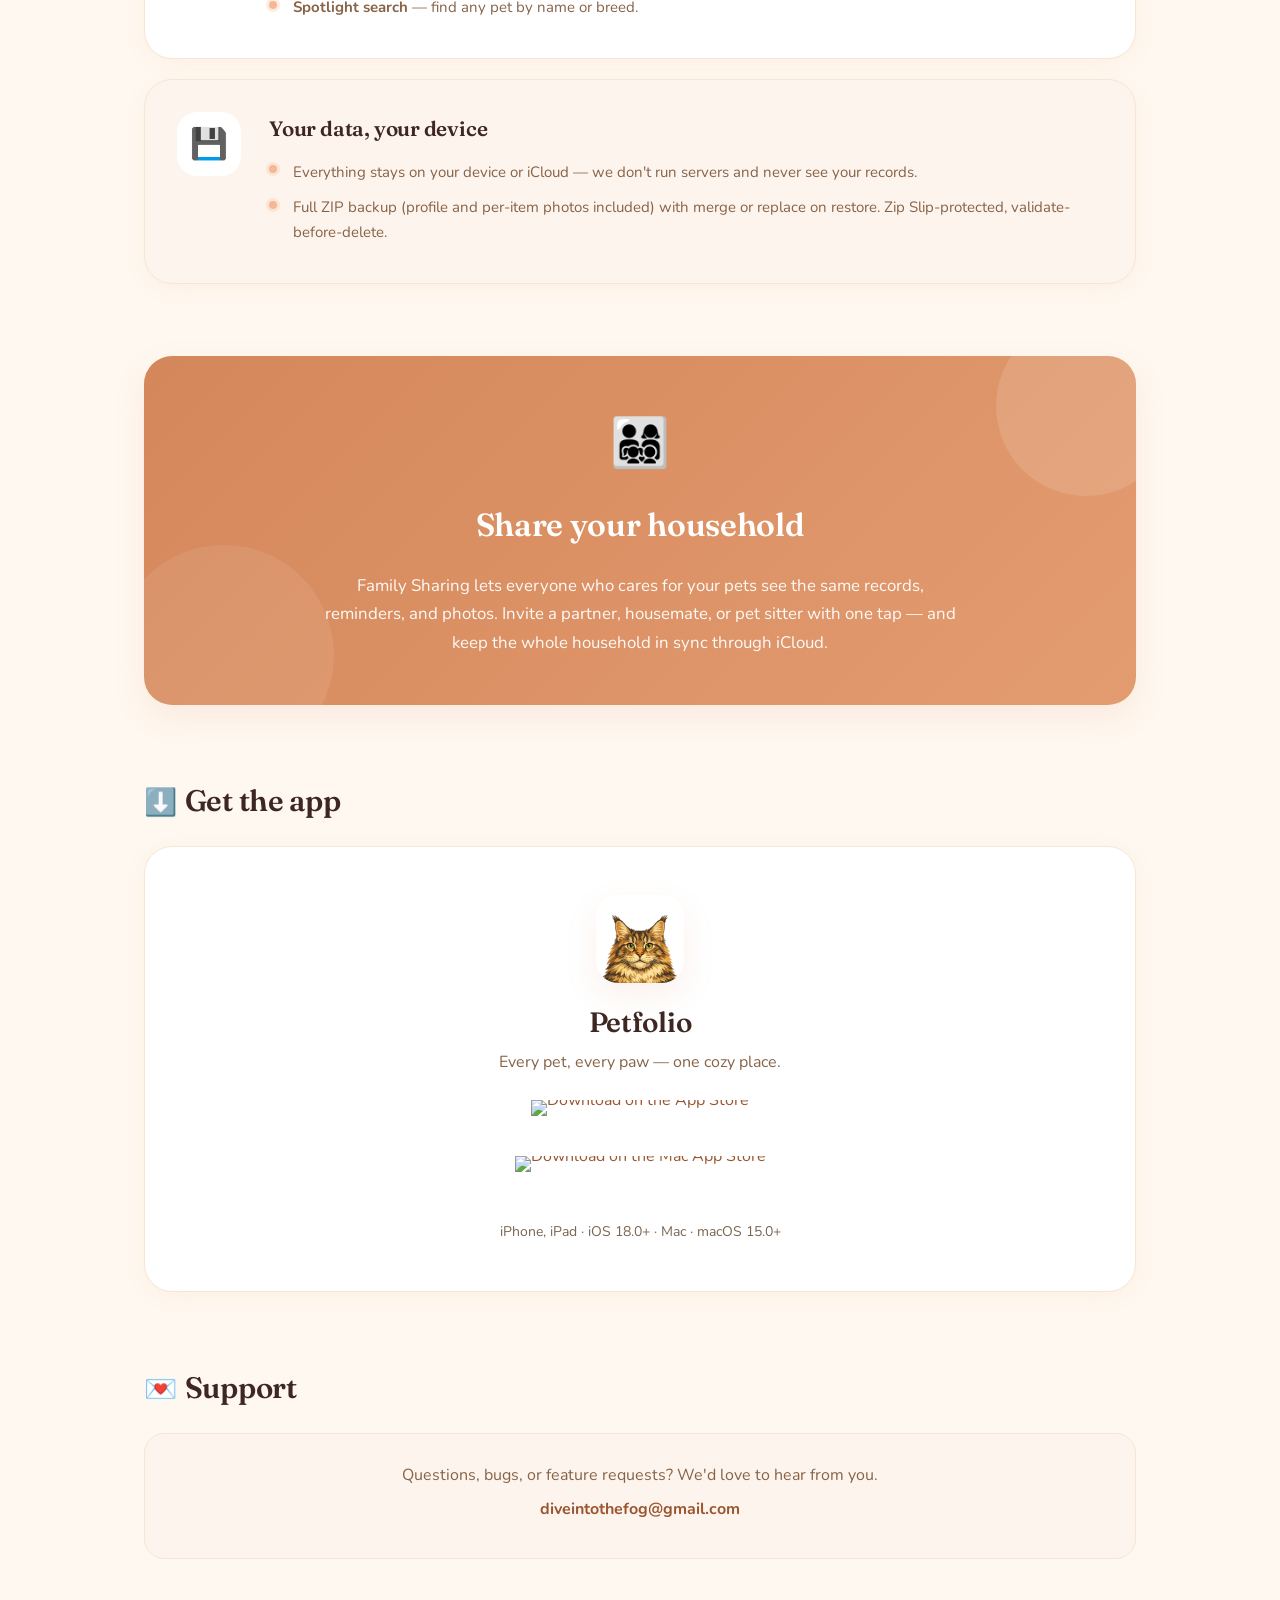
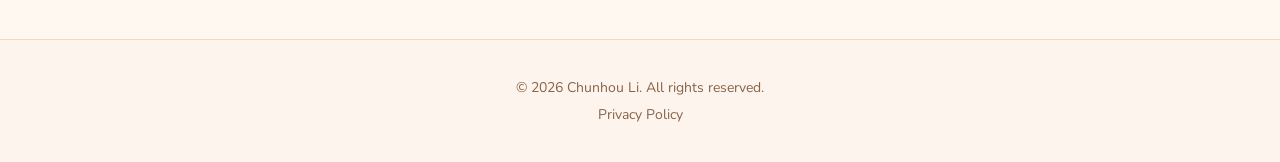
==== commit fb14d98e: "feat: replace Coming Soon placeholders with live App Store badges for Petfolio v1.0.0 launch" ====
--- a/index.html
+++ b/index.html
@@ -51,7 +51,9 @@
             <p class="lang-switcher"><a href="es/" hreflang="es" lang="es">Español</a><a href="zh/" hreflang="zh-Hans" lang="zh-Hans">简体中文</a></p>
             <div class="hero-actions">
                 <button type="button" class="theme-toggle" data-theme-toggle aria-label="Theme settings">⚙️</button>
-                <a href="#download" class="hero-badge-pill">Coming Soon</a>
+                <a href="https://apps.apple.com/us/app/petfolio-pet-care/id6764127493" class="hero-app-store-badge" aria-label="Download on the App Store">
+                    <img src="https://toolbox.marketingtools.apple.com/api/badges/download-on-the-app-store/white/en-US?size=250x83&amp;releaseDate=1290124800" alt="Download on the App Store" class="hero-badge-img">
+                </a>
             </div>
         </div>
 
@@ -240,7 +242,14 @@
                 <img src="resources/app_icon.png" alt="" width="1024" height="1024" class="app-icon">
                 <h3>Petfolio</h3>
                 <p class="subtitle">Every pet, every paw — one cozy place.</p>
-                <span class="coming-soon-badge">Coming Soon to App Store</span>
+                <div class="app-store-badges">
+                    <a href="https://apps.apple.com/us/app/petfolio-pet-care/id6764127493" class="app-badge-link" aria-label="Download on the App Store">
+                        <img src="https://toolbox.marketingtools.apple.com/api/badges/download-on-the-app-store/black/en-US?size=250x83&amp;releaseDate=1290124800" alt="Download on the App Store" class="app-badge">
+                    </a>
+                    <a href="https://apps.apple.com/us/app/petfolio-pet-care/id6764127493" class="app-badge-link" aria-label="Download on the Mac App Store">
+                        <img src="https://toolbox.marketingtools.apple.com/api/badges/download-on-the-mac-app-store/black/en-US?size=250x83&amp;releaseDate=1290124800" alt="Download on the Mac App Store" class="app-badge">
+                    </a>
+                </div>
                 <p class="download-requirements">iPhone, iPad · iOS 18.0+ · Mac · macOS 15.0+</p>
             </div>
         </section>
--- a/css/styles.css
+++ b/css/styles.css
@@ -94,22 +94,23 @@
     color: var(--primary-deep);
 }
 
-.hero-badge-pill {
-    background: var(--primary-deep);
-    color: #fff;
-    padding: 8px 18px;
-    border-radius: 999px;
-    font-weight: 700;
-    font-size: 0.875rem;
-    box-shadow: var(--shadow-soft);
-    transition: transform 0.2s, box-shadow 0.2s;
-}
-
-.hero-badge-pill:hover {
-    color: #fff;
-    background: var(--text);
-    transform: translateY(-1px);
-    box-shadow: var(--shadow-warm);
+.hero-app-store-badge {
+    display: block;
+    line-height: 0;
+    background: none;
+    padding: 0;
+    text-decoration: none;
+    transition: opacity 0.15s;
+}
+
+.hero-app-store-badge:hover {
+    opacity: 0.85;
+}
+
+.hero-badge-img {
+    height: 36px;
+    width: auto;
+    display: block;
 }
 
 .hero-inner {
@@ -482,16 +483,29 @@
     margin-bottom: 1.5rem;
 }
 
-.coming-soon-badge {
-    display: inline-block;
-    background: var(--surface-sunset);
-    border: 1px dashed var(--primary);
-    color: var(--primary-deep);
-    padding: 14px 28px;
-    border-radius: 999px;
-    font-weight: 700;
-    font-size: 1rem;
-    letter-spacing: 0.02em;
+.app-store-badges {
+    display: flex;
+    flex-direction: column;
+    gap: 0.75rem;
+    align-items: center;
+    margin-bottom: 0.5rem;
+}
+
+.app-badge-link {
+    display: block;
+    line-height: 0;
+    text-decoration: none;
+    transition: opacity 0.15s;
+}
+
+.app-badge-link:hover {
+    opacity: 0.85;
+}
+
+.app-badge {
+    height: 44px;
+    width: auto;
+    display: block;
 }
 
 .download-requirements {
@@ -802,8 +816,7 @@
 .theme-dark .stat-item .num,
 .theme-dark .support-card a,
 .theme-dark .back-link,
-.theme-dark .privacy-content h2,
-.theme-dark .coming-soon-badge {
+.theme-dark .privacy-content h2 {
     color: #E89D6A;
 }
 
@@ -811,11 +824,6 @@
 .theme-dark .lang-switcher a:hover,
 .theme-dark .back-link:hover {
     color: #F4B893;
-}
-
-/* Hero pill: keep white text by anchoring to dark backgrounds in both modes. */
-.theme-dark .hero-badge-pill:hover {
-    background: #6B3D1F;
 }
 
 /* Feature row accent emoji backgrounds — dark variants of the light tints. */
@@ -826,10 +834,6 @@
 
 .theme-dark .privacy-content .contact-info {
     border-left-color: #E89D6A;
-}
-
-.theme-dark .coming-soon-badge {
-    border-color: #E89D6A;
 }
 
 /* Theme toggle button — hidden until js/theme.js marks it ready, so no-JS users
@@ -875,7 +879,8 @@
 }
 
 a:focus-visible,
-.hero-badge-pill:focus-visible,
+.hero-app-store-badge:focus-visible,
+.app-badge-link:focus-visible,
 .species-pill:focus-visible {
     outline-offset: 4px;
 }
